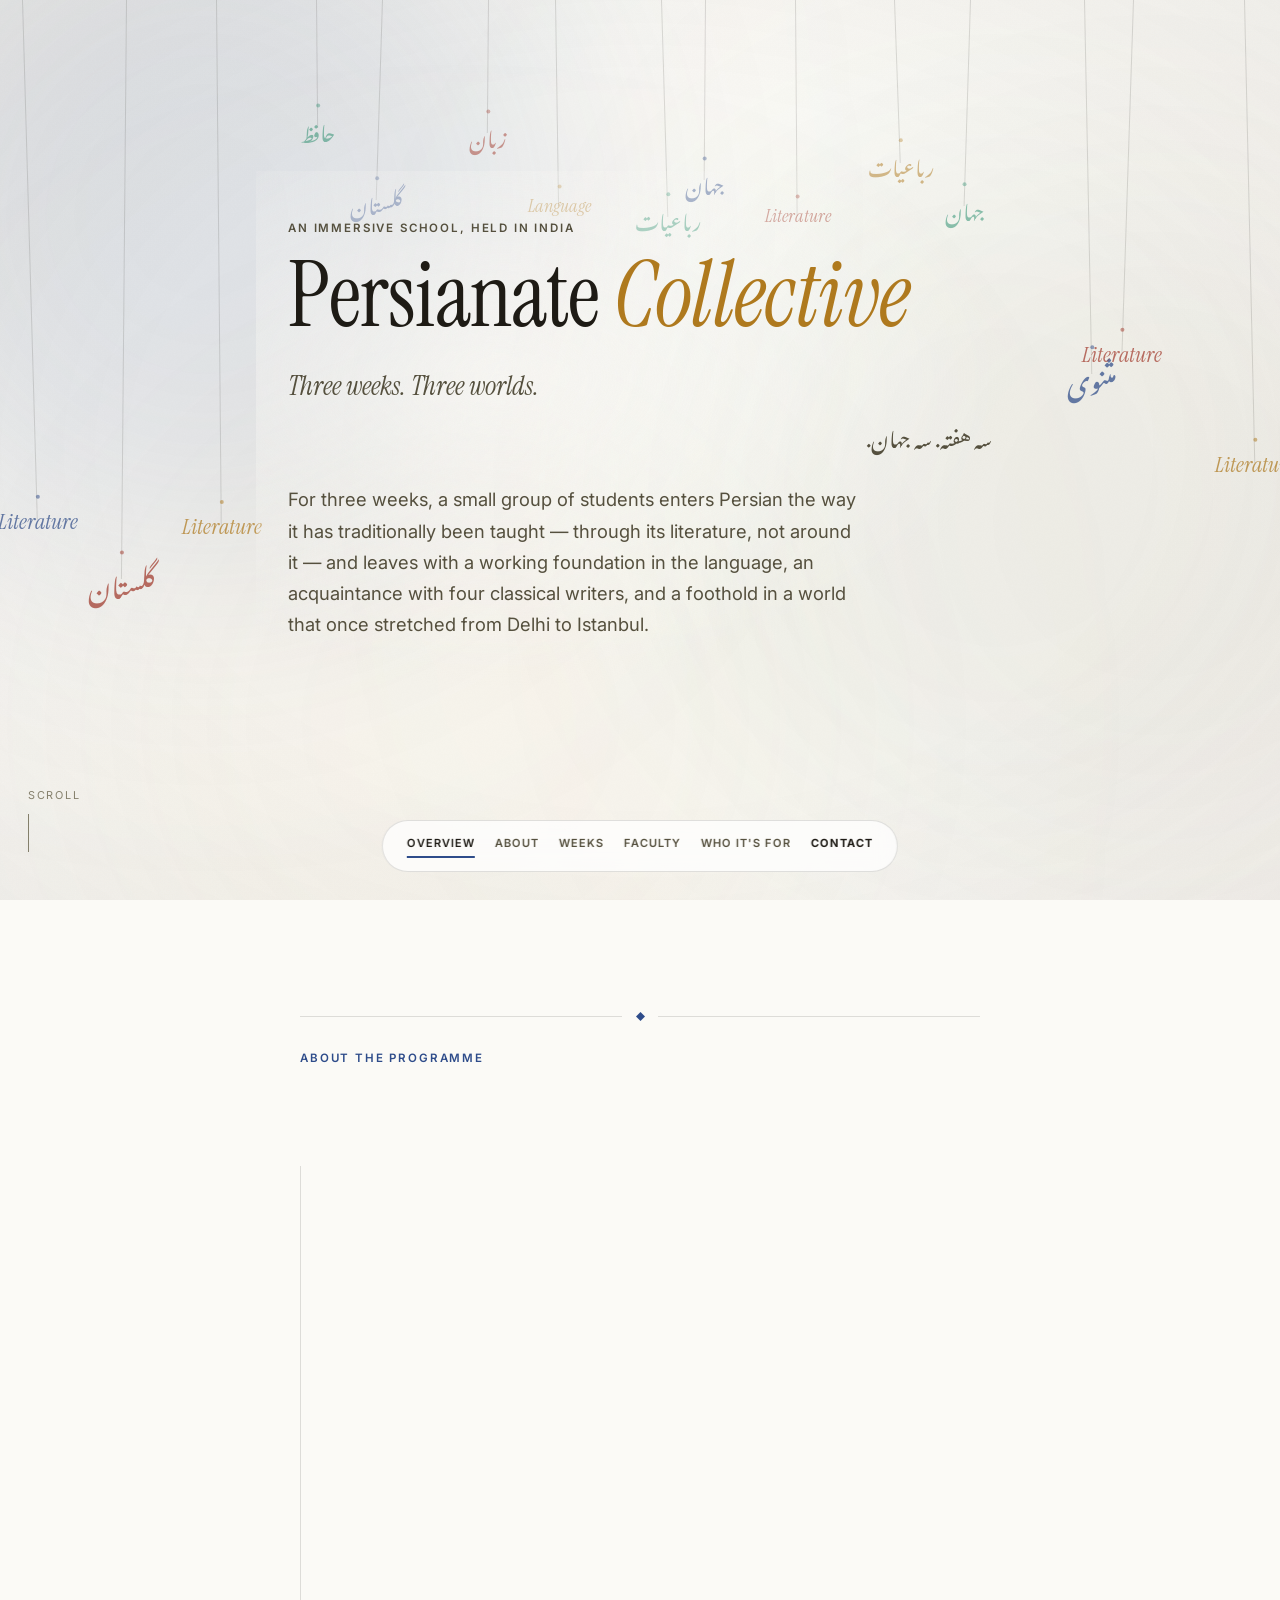
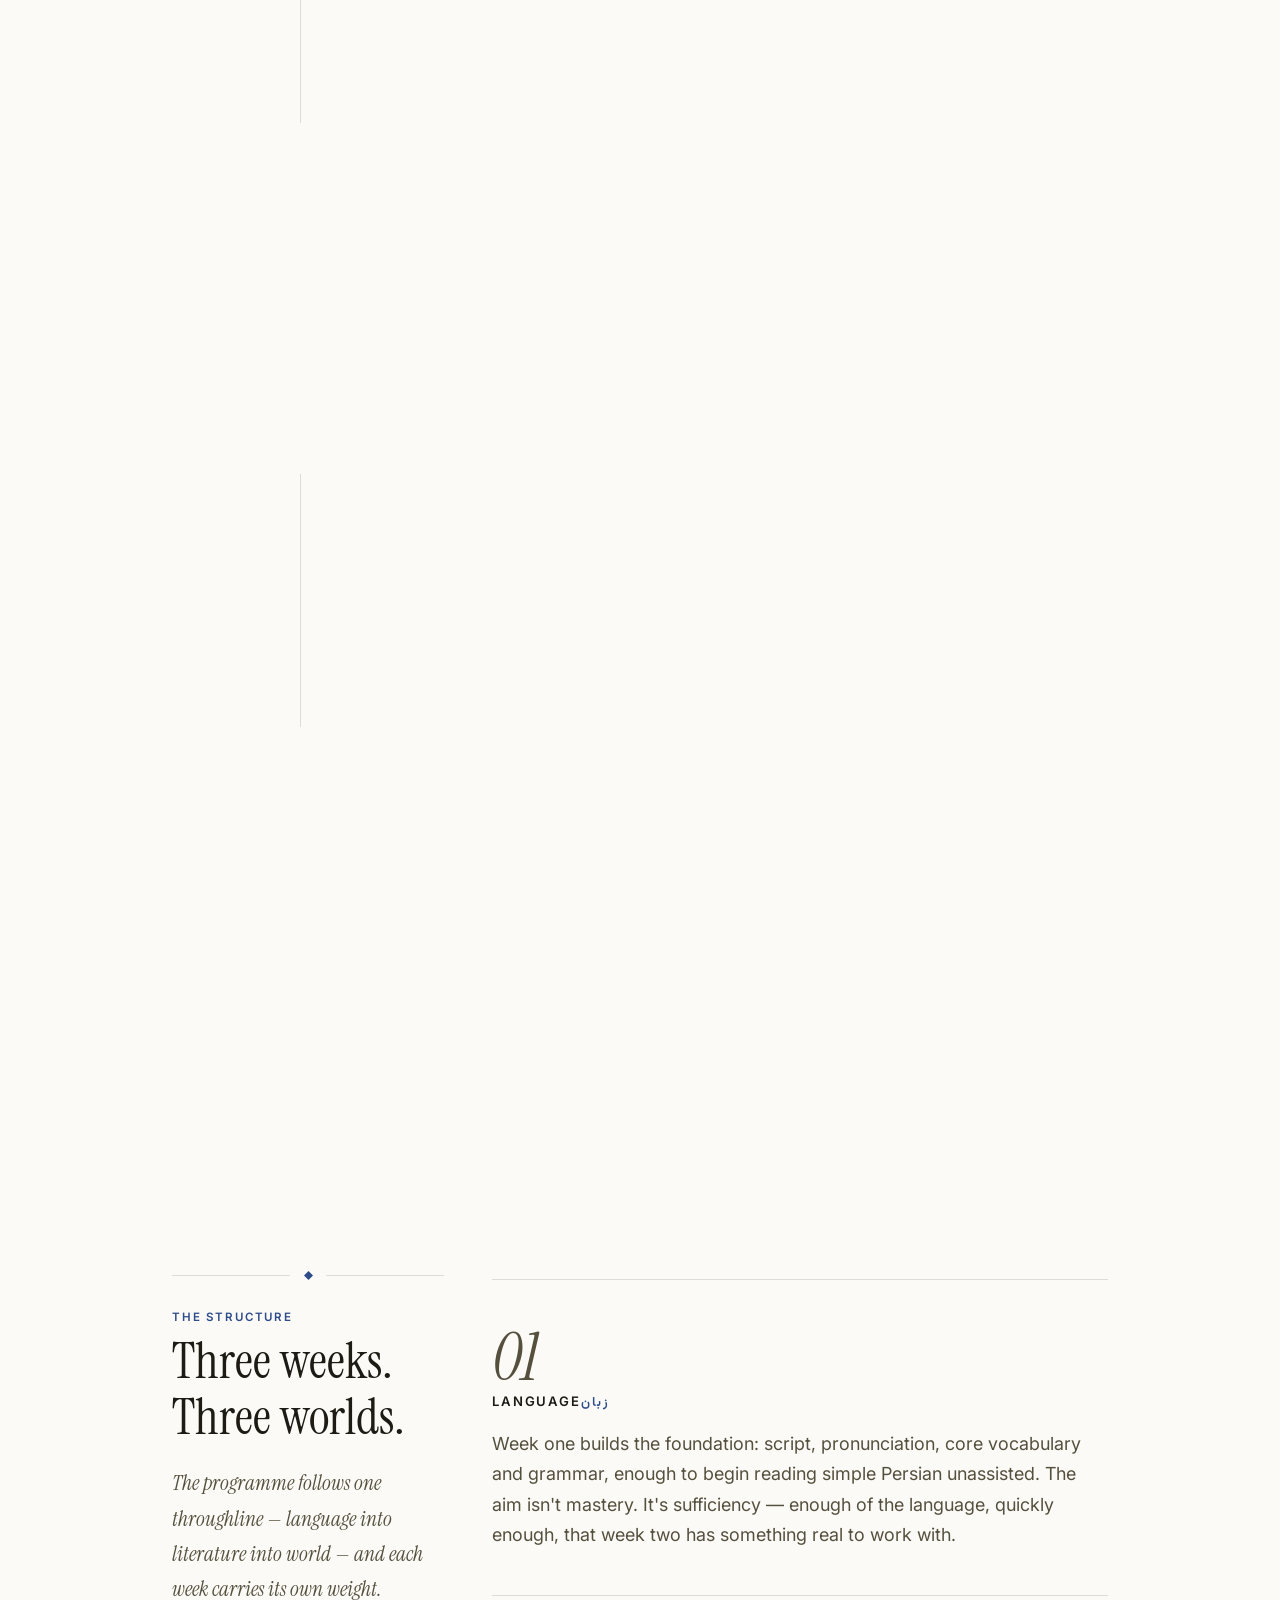
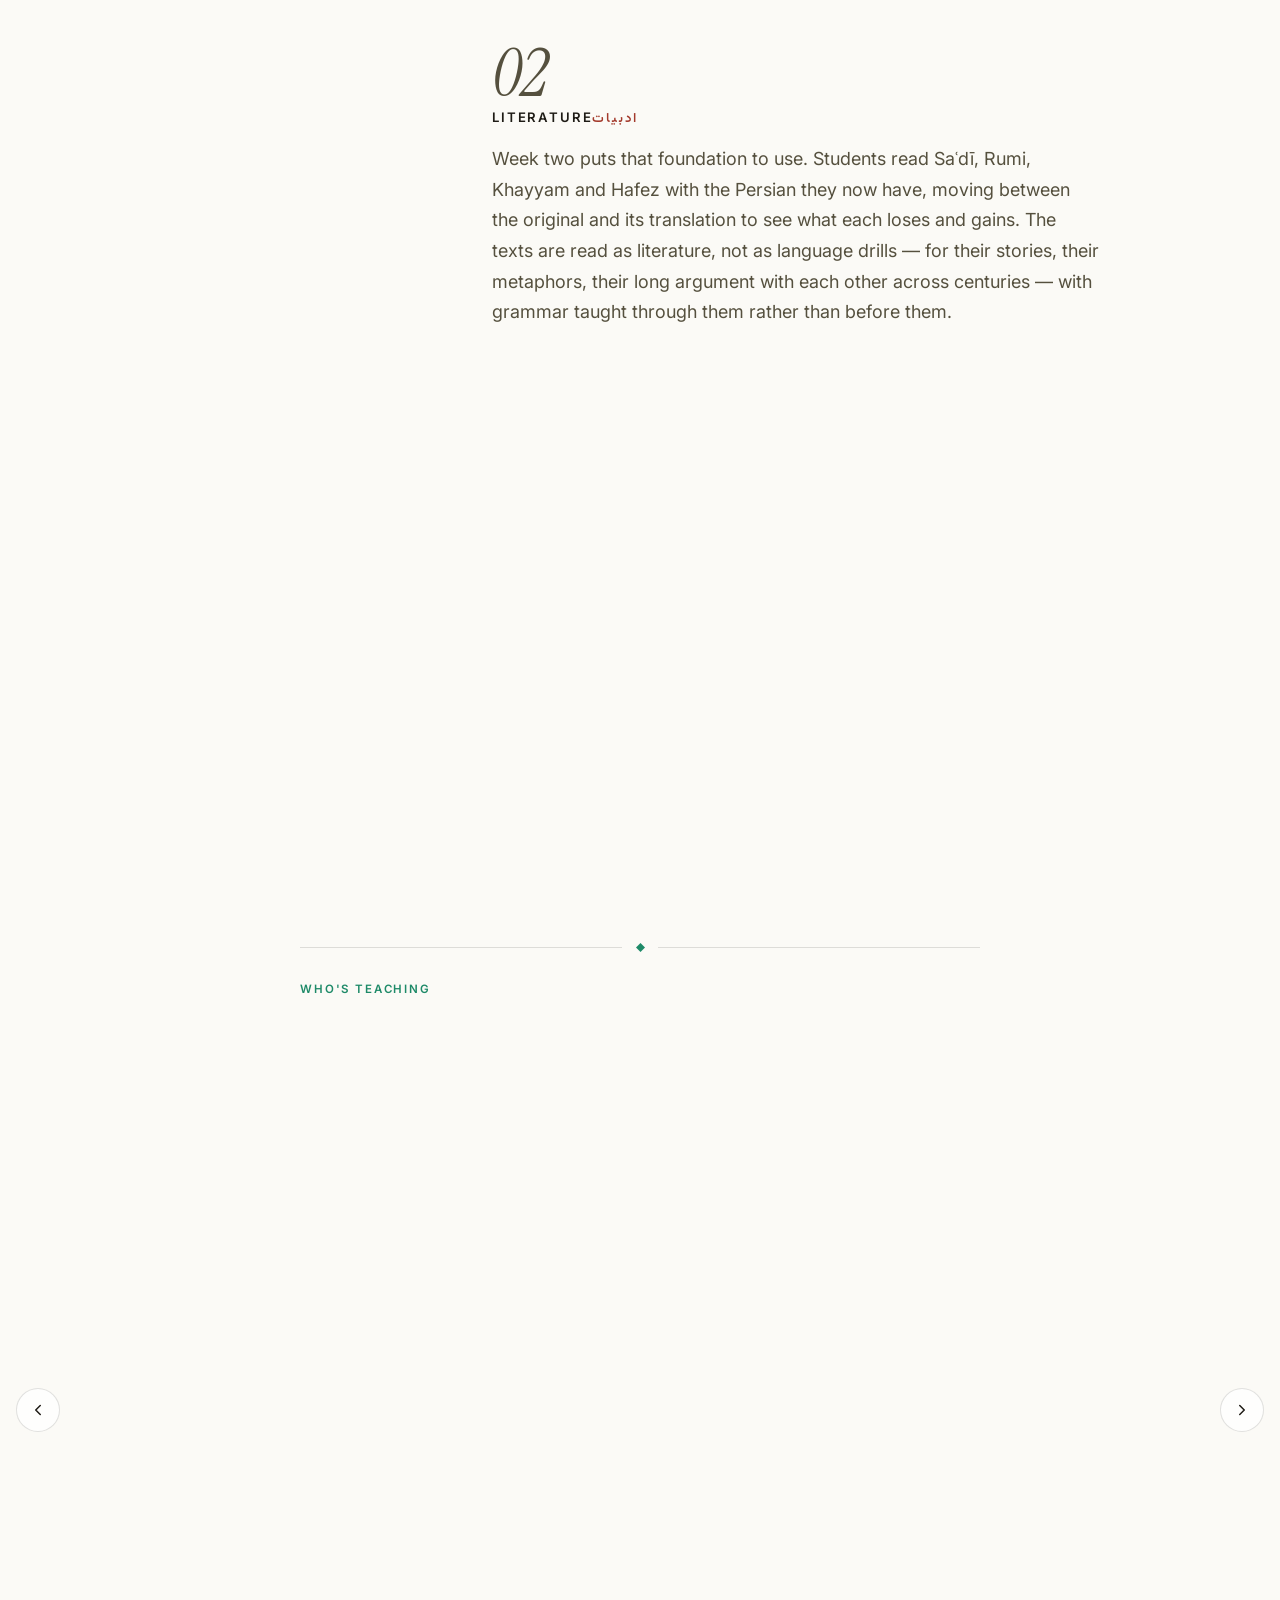
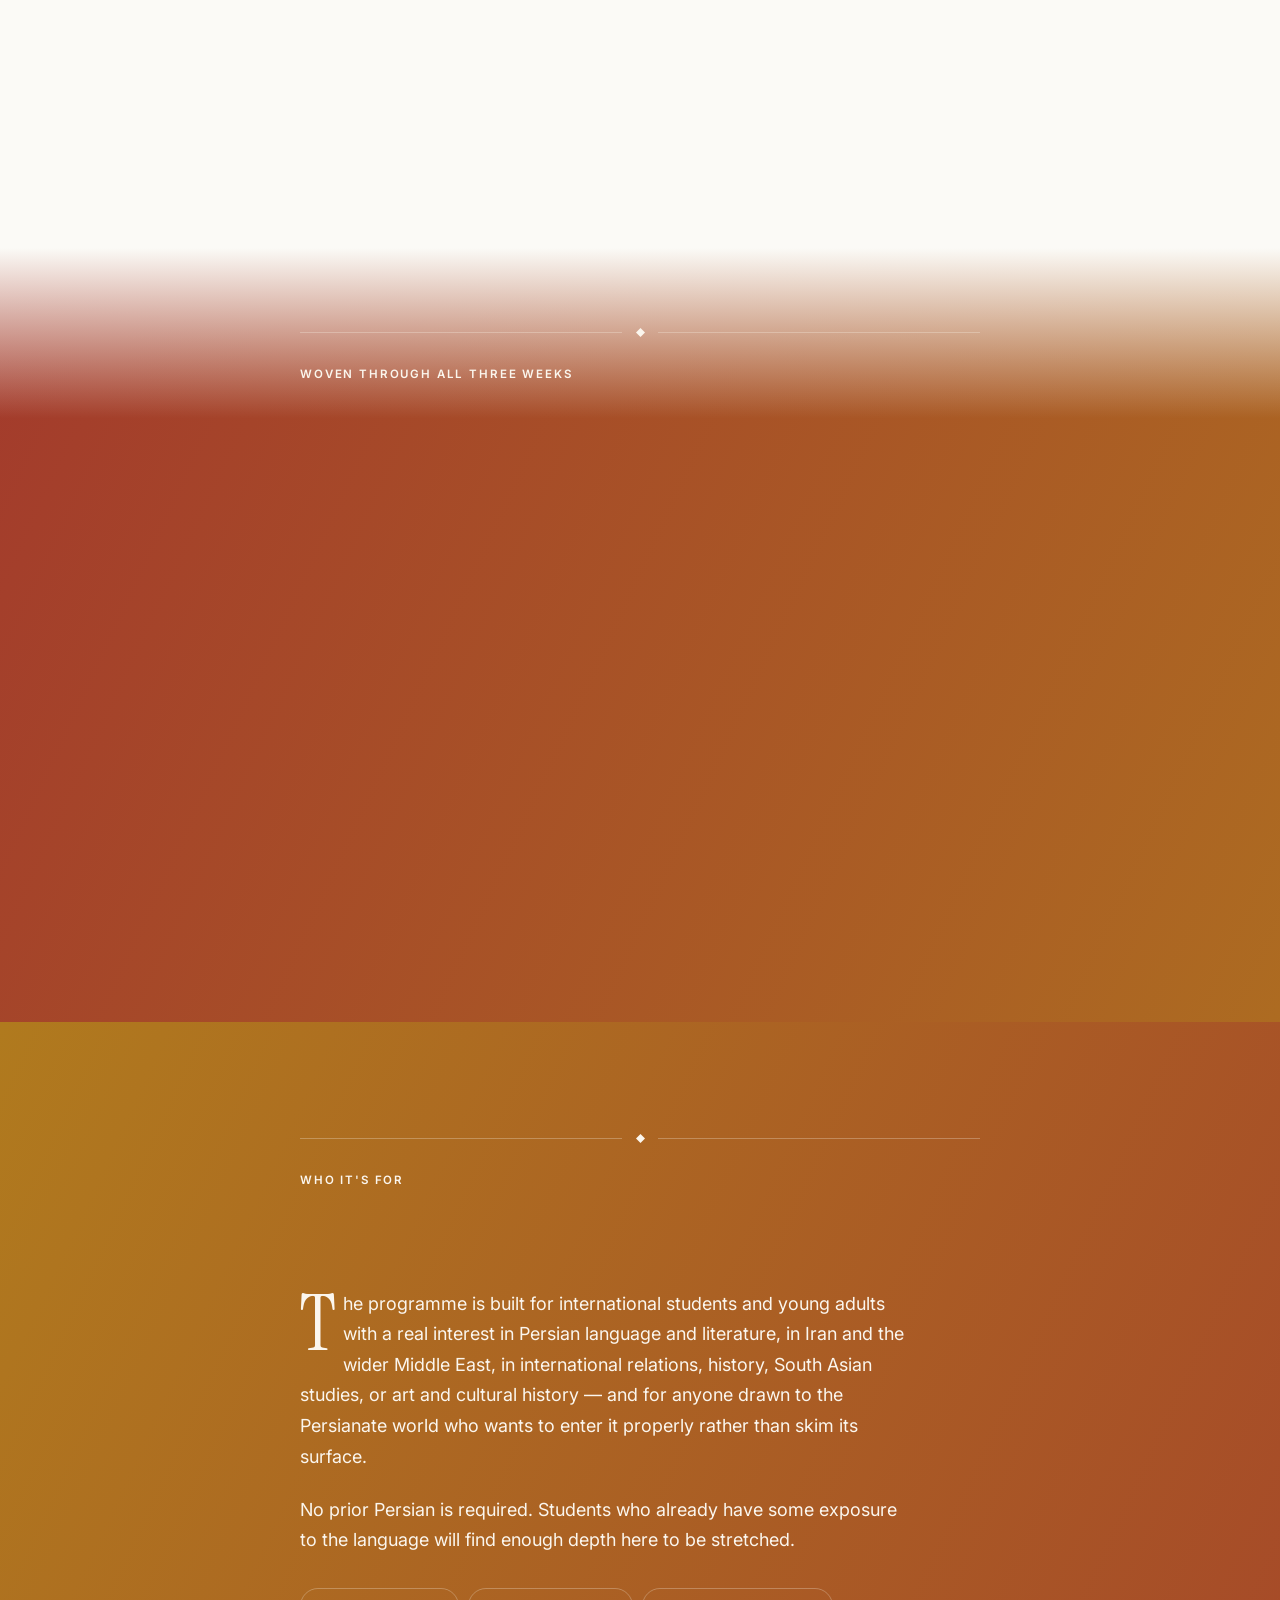
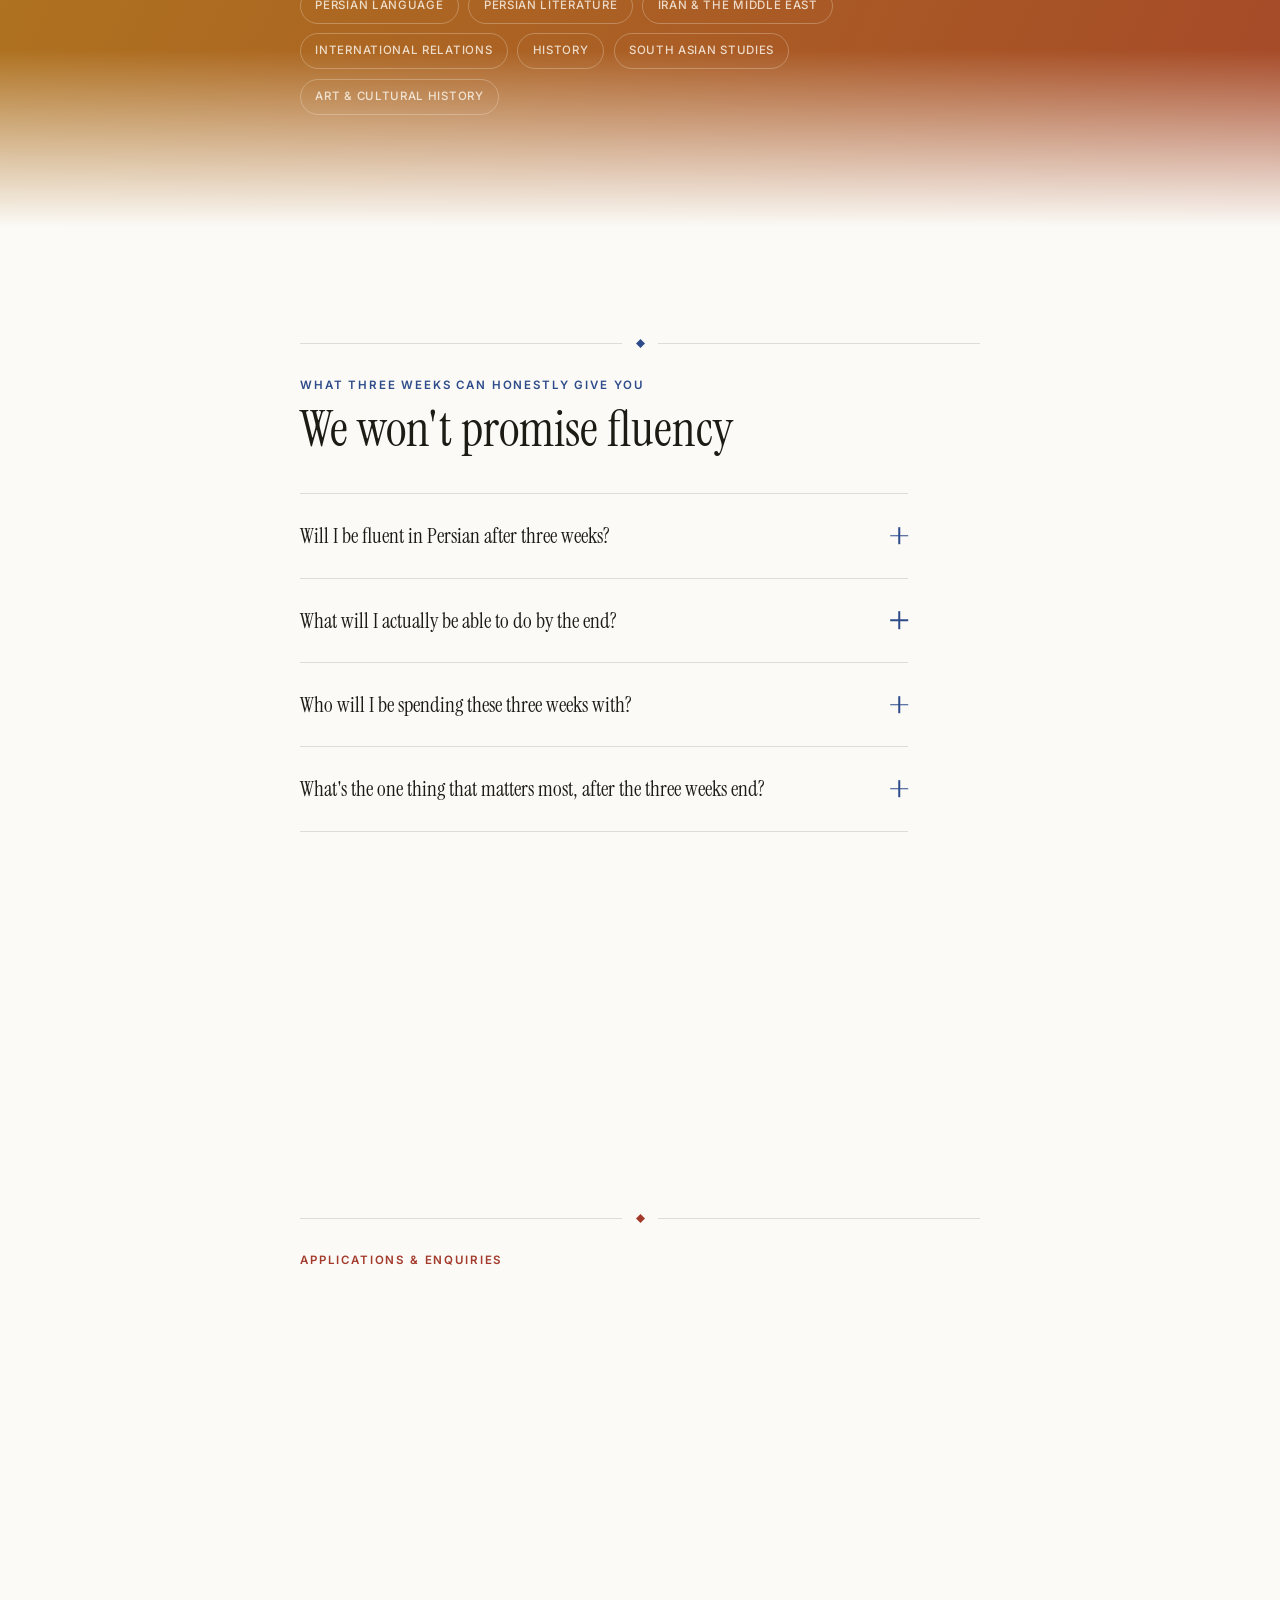
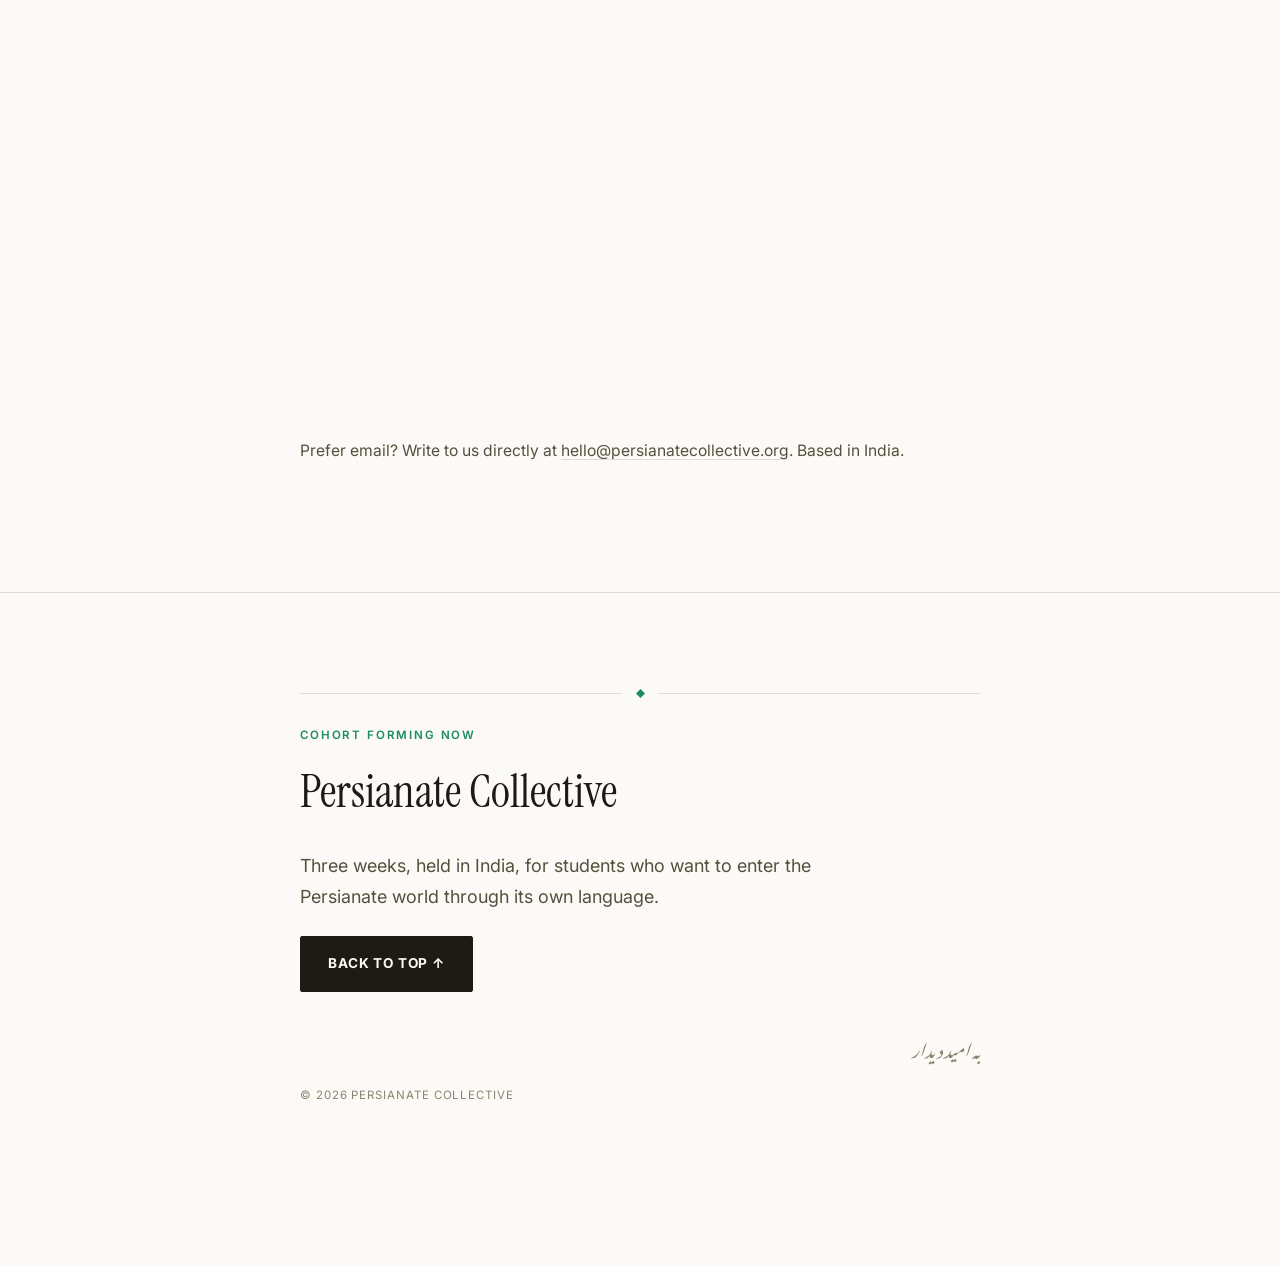
==== index.html @ f518b03d "Add files via upload" ====
<!doctype html>
<html lang="en">
<head>
<meta charset="UTF-8">
<meta name="viewport" content="width=device-width, initial-scale=1">
<title>Persianate Collective — An Immersive School of Persian Language &amp; Literature, in India</title>
<meta name="description" content="A three-week immersive school in India where students learn Persian through literature and enter the wider Persianate world through language, history, music, movement and culture.">
<meta name="theme-color" content="#FBFAF6">
<link rel="icon" href="data:image/svg+xml,%3Csvg xmlns='http://www.w3.org/2000/svg' viewBox='0 0 10 10'%3E%3Crect width='10' height='10' fill='%23FBFAF6'/%3E%3Cpath d='M5 1L9 5L5 9L1 5Z' fill='%232E4C8A'/%3E%3C/svg%3E">
<link rel="preconnect" href="https://fonts.googleapis.com">
<link rel="preconnect" href="https://fonts.gstatic.com" crossorigin>
<link href="https://fonts.googleapis.com/css2?family=Instrument+Serif:ital@0;1&amp;family=Inter:wght@400;500;600;700&amp;family=Noto+Nastaliq+Urdu:wght@400;700&amp;family=Vazirmatn:wght@400;500;600&amp;display=swap" rel="stylesheet">
<link rel="stylesheet" href="css/styles.css">
</head>
<body>

<div class="aurora" aria-hidden="true">
  <span class="aurora__blob aurora__blob--a"></span>
  <span class="aurora__blob aurora__blob--b"></span>
  <span class="aurora__blob aurora__blob--c"></span>
  <span class="aurora__blob aurora__blob--d"></span>
</div>

<header class="hero" id="top" data-nav-track="true" data-accent="lapis">
  <div class="hero-strings" id="hero-strings" aria-hidden="true"></div>
  <div class="hero__inner">
    <p class="eyebrow hero__eyebrow">An immersive school, held in India</p>
    <h1 class="hero__title" id="hero-title">Persianate <em>Collective</em></h1>
    <p class="hero__sub" id="hero-sub">Three weeks. Three worlds.</p>
    <p class="hero__sub-gloss" lang="fa" dir="rtl">سه هفته. سه جهان.</p>
    <p class="hero__intro hero-fade">For three weeks, a small group of students enters Persian the way it has traditionally been taught — through its literature, not around it — and leaves with a working foundation in the language, an acquaintance with four classical writers, and a foothold in a world that once stretched from Delhi to Istanbul.</p>
  </div>
  <div class="hero__scroll" aria-hidden="true">
    <span>Scroll</span>
    <span class="line"></span>
  </div>
</header>

<section id="about" class="section" data-accent="lapis" data-nav-track="true">
  <div class="container">
    <div class="ornament" aria-hidden="true">
      <svg width="9" height="9" viewBox="0 0 10 10" fill="none" focusable="false"><path d="M5 0L10 5L5 10L0 5Z" fill="currentColor"/></svg>
    </div>
    <p class="eyebrow">About the programme</p>
    <h2 class="section__title reveal">Not merely a language school</h2>

    <div class="beats">
      <p class="beat beat--lead reveal">Persianate Collective is a three-week school of Persian language, literature and culture, taught in India to an international group of students.</p>
      <p class="beat reveal">Most language programmes begin with grammar and hope that culture arrives later, if it arrives at all.</p>
      <p class="beat reveal">We begin from the opposite premise: that Persian is best learned through the texts, sounds and habits of mind Persian speakers have used to think for the better part of a millennium.</p>
      <p class="beat beat--emphasis reveal">A student who has recited a line of Hafez before they can order tea has learned something a textbook cannot teach.</p>
      <p class="beat reveal">We are not, in other words, simply a Persian language school. Grammar and script are the entry point, not the destination.</p>
    </div>

    <div class="text-list reveal">
      <p class="text-list__label">The four texts</p>
      <ul class="text-list__items">
        <li><span class="text-list__title">Golestān</span><span class="gloss" lang="fa" dir="rtl">گلستان</span><span class="text-list__author">Saʿdī</span></li>
        <li><span class="text-list__title">Masnavi</span><span class="gloss" lang="fa" dir="rtl">مثنوی</span><span class="text-list__author">Rumi</span></li>
        <li><span class="text-list__title">Rubaiyat</span><span class="gloss" lang="fa" dir="rtl">رباعیات</span><span class="text-list__author">Khayyam</span></li>
        <li><span class="text-list__title">Ghazals</span><span class="gloss" lang="fa" dir="rtl">غزل</span><span class="text-list__author">Hafez</span></li>
      </ul>
    </div>

    <div class="beats">
      <p class="beat reveal">Students meet all four first in translation, then, in fragments, in the original.</p>
      <p class="beat reveal">Manuscripts, recitation, music and the movement built to carry it, and conversations with scholars and specialists, sit alongside the texts.</p>
      <p class="beat beat--emphasis reveal">Persian, on this programme, is heard and spoken as often as it is read.</p>
    </div>

    <figure class="plate plate--wide reveal" aria-hidden="true">
      <svg viewBox="0 0 48 48" stroke-width="2.2" stroke-linecap="round" stroke-linejoin="round"><path d="M40 8c-14 2-24 12-28 30l-4 2 2-4C14 22 24 12 38 8z" stroke="currentColor" fill="none"/><path d="M8 40l6-6" stroke="currentColor" fill="none"/></svg>
      <figcaption class="plate__caption">Photograph — manuscript folio (placeholder)</figcaption>
    </figure>
  </div>
</section>

<section id="weeks" class="section" data-accent="lapis" data-nav-track="true">
  <div class="container container--weeks">
    <div class="weeks-grid">
      <div class="weeks-intro">
        <div class="ornament" aria-hidden="true">
          <svg width="9" height="9" viewBox="0 0 10 10" fill="none" focusable="false"><path d="M5 0L10 5L5 10L0 5Z" fill="currentColor"/></svg>
        </div>
        <p class="eyebrow">The structure</p>
        <h2 class="section__title reveal">Three weeks. Three worlds.</h2>
        <p class="prose-lead reveal">The programme follows one throughline — language into literature into world — and each week carries its own weight.</p>
      </div>

      <div class="weeks-list">
        <article class="week reveal" data-accent="lapis">
          <p class="week__num">01</p>
          <p class="week__title">Language <span class="gloss" lang="fa" dir="rtl">زبان</span></p>
          <p>Week one builds the foundation: script, pronunciation, core vocabulary and grammar, enough to begin reading simple Persian unassisted. The aim isn't mastery. It's sufficiency — enough of the language, quickly enough, that week two has something real to work with.</p>
        </article>
        <article class="week reveal" data-accent="madder">
          <p class="week__num">02</p>
          <p class="week__title">Literature <span class="gloss" lang="fa" dir="rtl">ادبیات</span></p>
          <p>Week two puts that foundation to use. Students read Saʿdī, Rumi, Khayyam and Hafez with the Persian they now have, moving between the original and its translation to see what each loses and gains. The texts are read as literature, not as language drills — for their stories, their metaphors, their long argument with each other across centuries — with grammar taught through them rather than before them.</p>
        </article>
        <article class="week reveal" data-accent="saffron">
          <p class="week__num">03</p>
          <p class="week__title">World <span class="gloss" lang="fa" dir="rtl">جهان</span></p>
          <p>Week three moves outside the classroom, into Persianate India and contemporary Iran: basic Farsi news, music and poetry heard rather than read, conversations with scholars, and field visits that place the language in the world it actually lives in. By the end of the week, Persian has stopped being a subject and started being a way of encountering things.</p>
        </article>
      </div>
    </div>
  </div>
</section>

<section id="faculty" class="section section--faculty" data-accent="emerald" data-nav-track="true">
  <div class="container">
    <div class="ornament" aria-hidden="true">
      <svg width="9" height="9" viewBox="0 0 10 10" fill="none" focusable="false"><path d="M5 0L10 5L5 10L0 5Z" fill="currentColor"/></svg>
    </div>
    <p class="eyebrow">Who's teaching</p>
    <h2 class="section__title reveal">The faculty</h2>
    <p class="prose-lead reveal">Placeholder profiles for now — swap in real photographs and biographies before this goes live. Click a card to see how the expanded layout reads.</p>
  </div>

  <div class="faculty-carousel">
    <div class="faculty-carousel__track" id="faculty-track">
      <button type="button" class="faculty-card reveal" aria-haspopup="dialog"
        data-name="Faculty Name" data-role="Persian Language" data-gloss="استاد زبان"
        data-bio="Add a short biography here — background, qualifications, and what this instructor brings to the language sessions.">
        <span class="faculty-card__plate" aria-hidden="true">
          <svg viewBox="0 0 60 72" fill="currentColor"><circle cx="30" cy="24" r="16"/><path d="M4 70c0-16 11.6-26 26-26s26 10 26 26"/></svg>
        </span>
        <span class="faculty-card__name">Faculty Name</span>
        <span class="faculty-card__role">Persian Language</span>
        <span class="faculty-card__hint">View profile →</span>
      </button>

      <button type="button" class="faculty-card reveal" aria-haspopup="dialog"
        data-name="Faculty Name" data-role="Classical Literature" data-gloss="استاد ادبیات"
        data-bio="Add a short biography here — background, qualifications, and what this instructor brings to the literature sessions.">
        <span class="faculty-card__plate" aria-hidden="true">
          <svg viewBox="0 0 60 72" fill="currentColor"><circle cx="30" cy="24" r="16"/><path d="M4 70c0-16 11.6-26 26-26s26 10 26 26"/></svg>
        </span>
        <span class="faculty-card__name">Faculty Name</span>
        <span class="faculty-card__role">Classical Literature</span>
        <span class="faculty-card__hint">View profile →</span>
      </button>

      <button type="button" class="faculty-card reveal" aria-haspopup="dialog"
        data-name="Faculty Name" data-role="Music &amp; Movement" data-gloss="استاد موسیقی"
        data-bio="Add a short biography here — background, qualifications, and what this instructor brings to the music and movement sessions.">
        <span class="faculty-card__plate" aria-hidden="true">
          <svg viewBox="0 0 60 72" fill="currentColor"><circle cx="30" cy="24" r="16"/><path d="M4 70c0-16 11.6-26 26-26s26 10 26 26"/></svg>
        </span>
        <span class="faculty-card__name">Faculty Name</span>
        <span class="faculty-card__role">Music &amp; Movement</span>
        <span class="faculty-card__hint">View profile →</span>
      </button>

      <button type="button" class="faculty-card reveal" aria-haspopup="dialog"
        data-name="Faculty Name" data-role="Visiting Scholar" data-gloss="استاد میهمان"
        data-bio="Add a short biography here — background, area of specialism, and the session or conversation they'll lead in week three.">
        <span class="faculty-card__plate" aria-hidden="true">
          <svg viewBox="0 0 60 72" fill="currentColor"><circle cx="30" cy="24" r="16"/><path d="M4 70c0-16 11.6-26 26-26s26 10 26 26"/></svg>
        </span>
        <span class="faculty-card__name">Faculty Name</span>
        <span class="faculty-card__role">Visiting Scholar</span>
        <span class="faculty-card__hint">View profile →</span>
      </button>
    </div>
    <button type="button" class="faculty-carousel__arrow faculty-carousel__arrow--prev" id="faculty-prev" aria-label="Previous faculty member">
      <svg width="18" height="18" viewBox="0 0 24 24" fill="none" stroke="currentColor" stroke-width="2" stroke-linecap="round" stroke-linejoin="round"><path d="M15 18l-6-6 6-6"/></svg>
    </button>
    <button type="button" class="faculty-carousel__arrow faculty-carousel__arrow--next" id="faculty-next" aria-label="Next faculty member">
      <svg width="18" height="18" viewBox="0 0 24 24" fill="none" stroke="currentColor" stroke-width="2" stroke-linecap="round" stroke-linejoin="round"><path d="M9 18l6-6-6-6"/></svg>
    </button>
  </div>
</section>

<section id="texture" class="section section--tight section--bold" data-accent="madder">
  <div class="container">
    <div class="ornament" aria-hidden="true">
      <svg width="9" height="9" viewBox="0 0 10 10" fill="none" focusable="false"><path d="M5 0L10 5L5 10L0 5Z" fill="currentColor"/></svg>
    </div>
    <p class="eyebrow">Woven through all three weeks</p>
    <h2 class="section__title reveal">The texture of the programme</h2>
    <div class="prose reveal">
      <p>Across all three weeks, the classroom keeps expanding: Persian manuscripts handled and read; poetry recited aloud, the way it has always been transmitted; a music and movement session each week, in which students take apart a Persian song — its lyrics, its vocabulary, its cultural context — before learning or building movement to it; visiting scholars and specialists in conversation with the group; and a running thread on Persian's long history in India, alongside Farsi as it's spoken and written in Iran today. Students don't only read Persian. They hear it, speak it, and — in the music sessions — move to it.</p>
    </div>
    <div class="plate-row reveal">
      <figure class="plate plate--square" aria-hidden="true">
        <svg viewBox="0 0 60 48" stroke-width="2.2" stroke-linecap="round" stroke-linejoin="round"><path d="M30 10C24 6 14 5 6 7v32c8-2 18-1 24 3 6-4 16-5 24-3V7c-8-2-18-1-24 3z" stroke="currentColor" fill="none"/><path d="M30 10v32" stroke="currentColor" fill="none"/></svg>
        <figcaption class="plate__caption">Manuscripts</figcaption>
      </figure>
      <figure class="plate plate--square" aria-hidden="true">
        <svg viewBox="0 0 40 48" fill="currentColor"><circle cx="10" cy="38" r="7"/><rect x="15" y="6" width="2.4" height="33"/><path d="M17.4 6c8 1 12 5 12 11" stroke="currentColor" stroke-width="2.4" fill="none" stroke-linecap="round"/></svg>
        <figcaption class="plate__caption">Music &amp; recitation</figcaption>
      </figure>
      <figure class="plate plate--square" aria-hidden="true">
        <svg viewBox="0 0 48 48" stroke-width="2.2" stroke-linecap="round" stroke-linejoin="round"><circle cx="24" cy="24" r="18" stroke="currentColor" fill="none"/><path d="M31 17l-5 10-10 5 5-10 10-5z" stroke="currentColor" fill="none"/></svg>
        <figcaption class="plate__caption">Field visits</figcaption>
      </figure>
    </div>
  </div>
</section>

<section id="who" class="section section--bold" data-accent="saffron" data-nav-track="true">
  <div class="container">
    <div class="ornament" aria-hidden="true">
      <svg width="9" height="9" viewBox="0 0 10 10" fill="none" focusable="false"><path d="M5 0L10 5L5 10L0 5Z" fill="currentColor"/></svg>
    </div>
    <p class="eyebrow">Who it's for</p>
    <h2 class="section__title reveal">Built for the seriously curious</h2>
    <div class="prose reveal">
      <p>The programme is built for international students and young adults with a real interest in Persian language and literature, in Iran and the wider Middle East, in international relations, history, South Asian studies, or art and cultural history — and for anyone drawn to the Persianate world who wants to enter it properly rather than skim its surface.</p>
      <p>No prior Persian is required. Students who already have some exposure to the language will find enough depth here to be stretched.</p>
    </div>
    <ul class="tag-row reveal">
      <li class="tag">Persian Language</li>
      <li class="tag">Persian Literature</li>
      <li class="tag">Iran &amp; the Middle East</li>
      <li class="tag">International Relations</li>
      <li class="tag">History</li>
      <li class="tag">South Asian Studies</li>
      <li class="tag">Art &amp; Cultural History</li>
    </ul>
  </div>
</section>

<section id="why" class="section" data-accent="lapis">
  <div class="container">
    <div class="ornament" aria-hidden="true">
      <svg width="9" height="9" viewBox="0 0 10 10" fill="none" focusable="false"><path d="M5 0L10 5L5 10L0 5Z" fill="currentColor"/></svg>
    </div>
    <p class="eyebrow">What three weeks can honestly give you</p>
    <h2 class="section__title reveal">We won't promise fluency</h2>

    <div class="faq-list reveal">
      <div class="faq-item">
        <button type="button" class="faq-item__q" aria-expanded="false">
          <span>Will I be fluent in Persian after three weeks?</span>
          <span class="faq-item__icon" aria-hidden="true"></span>
        </button>
        <div class="faq-item__a">
          <div class="faq-item__a-inner">
            <p>No — and any programme that promises that isn't being straight with you. Three weeks gives you a real foundation, not fluency.</p>
          </div>
        </div>
      </div>

      <div class="faq-item">
        <button type="button" class="faq-item__q" aria-expanded="false">
          <span>What will I actually be able to do by the end?</span>
          <span class="faq-item__icon" aria-hidden="true"></span>
        </button>
        <div class="faq-item__a">
          <div class="faq-item__a-inner">
            <p>Read simple Persian. Speak with a working introduction to four major classical writers. Follow Persian's long history in India. Open a window onto contemporary Iran and its news.</p>
          </div>
        </div>
      </div>

      <div class="faq-item">
        <button type="button" class="faq-item__q" aria-expanded="false">
          <span>Who will I be spending these three weeks with?</span>
          <span class="faq-item__icon" aria-hidden="true"></span>
        </button>
        <div class="faq-item__a">
          <div class="faq-item__a-inner">
            <p>Scholars and artists, as much as fellow students — the programme is built around that company as much as the classroom.</p>
          </div>
        </div>
      </div>

      <div class="faq-item">
        <button type="button" class="faq-item__q" aria-expanded="false">
          <span>What's the one thing that matters most, after the three weeks end?</span>
          <span class="faq-item__icon" aria-hidden="true"></span>
        </button>
        <div class="faq-item__a">
          <div class="faq-item__a-inner">
            <p>More durable than any single skill on this list: the tools and the curiosity to keep going.</p>
          </div>
        </div>
      </div>
    </div>

    <blockquote class="pullquote reveal">Language into literature into world.</blockquote>
  </div>
</section>

<section id="contact" class="section" data-accent="madder" data-nav-track="true">
  <div class="container">
    <div class="ornament" aria-hidden="true">
      <svg width="9" height="9" viewBox="0 0 10 10" fill="none" focusable="false"><path d="M5 0L10 5L5 10L0 5Z" fill="currentColor"/></svg>
    </div>
    <p class="eyebrow">Applications &amp; enquiries</p>
    <h2 class="section__title reveal">Begin the conversation</h2>
    <p class="prose-lead reveal">Tell us about your interest in Persian — your background with the language, if any, and when you're hoping to join us. We read and reply to every enquiry.</p>

    <form class="form reveal" id="enquiry-form" novalidate>
      <div class="field">
        <label for="name">Full name</label>
        <input type="text" id="name" name="name" autocomplete="name" required>
      </div>
      <div class="field">
        <label for="email">Email</label>
        <input type="email" id="email" name="email" autocomplete="email" required>
      </div>
      <div class="field">
        <label for="level">Your Persian, currently</label>
        <select id="level" name="level">
          <option value="new">New to Persian</option>
          <option value="some">Some prior exposure</option>
          <option value="advanced">Advanced beginner or beyond</option>
        </select>
      </div>
      <div class="field">
        <label for="message">Tell us about your interest</label>
        <textarea id="message" name="message" rows="5" required></textarea>
      </div>
      <button type="submit" class="btn">Send enquiry</button>
    </form>

    <div class="form__success" id="form-success" hidden>Thank you — we've received your note and will be in touch soon.</div>

    <p class="form__note">Prefer email? Write to us directly at <a class="text-link" href="mailto:hello@persianatecollective.org">hello@persianatecollective.org</a>. Based in India.</p>
  </div>
</section>

<footer class="footer" data-accent="emerald">
  <div class="container">
    <div class="ornament" aria-hidden="true">
      <svg width="9" height="9" viewBox="0 0 10 10" fill="none" focusable="false"><path d="M5 0L10 5L5 10L0 5Z" fill="currentColor"/></svg>
    </div>
    <p class="eyebrow">Cohort forming now</p>
    <h2 class="footer__title">Persianate Collective</h2>
    <p class="footer__text">Three weeks, held in India, for students who want to enter the Persianate world through its own language.</p>
    <a class="btn" href="#top">Back to top ↑</a>
    <p class="footer__signoff" lang="fa" dir="rtl">به امید دیدار</p>
    <p class="meta">© <span id="year"></span> Persianate Collective</p>
  </div>
</footer>

<nav class="site-nav" aria-label="Section navigation">
  <a href="#top" data-section="top">Overview</a>
  <a href="#about" data-section="about">About</a>
  <a href="#weeks" data-section="weeks">Weeks</a>
  <a href="#faculty" data-section="faculty">Faculty</a>
  <a href="#who" data-section="who">Who it's for</a>
  <a href="#contact" data-section="contact" class="contact-link">Contact</a>
</nav>

<div class="modal-overlay" id="faculty-modal" hidden>
  <div class="modal" role="dialog" aria-modal="true" aria-labelledby="modal-name">
    <button type="button" class="modal__close" id="modal-close" aria-label="Close profile">×</button>
    <span class="modal__plate" aria-hidden="true">
      <svg viewBox="0 0 60 72" fill="currentColor"><circle cx="30" cy="24" r="16"/><path d="M4 70c0-16 11.6-26 26-26s26 10 26 26"/></svg>
    </span>
    <p class="eyebrow modal__role" id="modal-role"></p>
    <h3 class="modal__name" id="modal-name"></h3>
    <p class="modal__gloss" id="modal-gloss" lang="fa" dir="rtl"></p>
    <p class="modal__bio" id="modal-bio"></p>
  </div>
</div>

<script src="js/script.js"></script>
</body>
</html>
---- css/styles.css ----
/* ============================================================
   Persianate Collective — v4
   Soft white ground, a barely-there pastel wash of lapis / madder
   / saffron / emerald drifting behind everything, and a hero title
   whose letters idle in a continuous wave, like a string settling
   into a standing vibration rather than a stack of masks lifting.
   ============================================================ */

:root{
  --bg: #FBFAF6;
  --bg-raised: #FFFFFF;
  --text: #1E1B15;
  --text-soft: #55503E;
  --text-faint: #8A8570;
  --rule: rgba(30, 27, 21, 0.13);

  --lapis: #2E4C8A;
  --madder: #A33A2C;
  --saffron: #B07A1E;
  --emerald: #1E8A68;

  --nav-accent: var(--lapis);
  --measure: 38rem;

  --display-font: "Instrument Serif", Georgia, "Times New Roman", serif;
  --body-font: "Inter", -apple-system, BlinkMacSystemFont, sans-serif;
  --utility-font: "Inter", -apple-system, BlinkMacSystemFont, sans-serif;
  --script-font: "Noto Nastaliq Urdu", serif;
  --fa-font: "Vazirmatn", "Noto Nastaliq Urdu", sans-serif;
}

*, *::before, *::after{ box-sizing: border-box; }
html{ scroll-behavior: smooth; }

body{
  margin: 0;
  background: var(--bg);
  color: var(--text);
  font-family: var(--body-font);
  font-size: 1.125rem;
  line-height: 1.7;
  -webkit-font-smoothing: antialiased;
  text-rendering: optimizeLegibility;
  position: relative;
}

img{ max-width: 100%; display: block; }
a{ color: inherit; }

/* ---------- Soft gradient wash ---------- */
.aurora{ position: fixed; inset: 0; z-index: 0; overflow: hidden; background: var(--bg); }
.aurora__blob{
  position: absolute;
  width: 56vmax; height: 56vmax;
  border-radius: 50%;
  filter: blur(130px);
  opacity: 0.07;
  mix-blend-mode: multiply;
  transition: opacity 2.8s ease;
  will-change: transform, opacity;
}
.aurora__blob--a{ background: var(--lapis); top: -16%; left: -12%; animation: driftA 75s ease-in-out infinite; }
.aurora__blob--b{ background: var(--madder); top: 18%; right: -18%; animation: driftB 85s ease-in-out infinite; }
.aurora__blob--c{ background: var(--saffron); bottom: -20%; left: 8%; animation: driftC 95s ease-in-out infinite; }
.aurora__blob--d{ background: var(--emerald); bottom: 6%; right: -6%; animation: driftD 80s ease-in-out infinite; opacity: 0.06; }
@keyframes driftA{ 0%,100%{ transform: translate(0,0) scale(1); } 50%{ transform: translate(4vw,5vh) scale(1.08); } }
@keyframes driftB{ 0%,100%{ transform: translate(0,0) scale(1); } 50%{ transform: translate(-5vw,3vh) scale(0.95); } }
@keyframes driftC{ 0%,100%{ transform: translate(0,0) scale(1); } 50%{ transform: translate(3vw,-4vh) scale(1.05); } }
@keyframes driftD{ 0%,100%{ transform: translate(0,0) scale(1); } 50%{ transform: translate(-3vw,-5vh) scale(1.03); } }
body::before{
  content: "";
  position: fixed; inset: 0; z-index: 3; pointer-events: none;
  opacity: 0.045;
  mix-blend-mode: multiply;
  background-image: url("data:image/svg+xml,%3Csvg xmlns='http://www.w3.org/2000/svg' width='140' height='140'%3E%3Cfilter id='n'%3E%3CfeTurbulence type='fractalNoise' baseFrequency='0.9' numOctaves='2' stitchTiles='stitch'/%3E%3CfeColorMatrix type='matrix' values='0 0 0 0 0.15 0 0 0 0 0.12 0 0 0 0 0.08 0 0 0 0.4 0'/%3E%3C/filter%3E%3Crect width='100%25' height='100%25' filter='url(%23n)'/%3E%3C/svg%3E");
}
body::after{
  content: "";
  position: fixed; inset: 0; z-index: 2; pointer-events: none;
  background: radial-gradient(ellipse at center, rgba(30,27,21,0) 55%, rgba(30,27,21,0.05) 100%);
}
@media (max-width: 640px){ .aurora__blob{ width: 80vmax; height: 80vmax; } }

.container{ max-width: 46rem; margin: 0 auto; padding: 0 1.75rem; }

/* ---------- Eyebrow labels ---------- */
.eyebrow{
  font-family: var(--utility-font);
  font-size: 0.72rem; font-weight: 600; letter-spacing: 0.16em; text-transform: uppercase;
  color: var(--section-accent, var(--text-soft));
  margin: 0;
}

/* ---------- Ornament divider ---------- */
.ornament{ display: flex; align-items: center; gap: 0.85rem; margin: 0 0 1.75rem; color: var(--section-accent, var(--text-faint)); position: relative; z-index: 1; }
.ornament::before, .ornament::after{ content: ""; flex: 1; height: 1px; background: var(--rule); }
.ornament svg{ flex: none; }

/* ---------- Accent binding per section ---------- */
[data-accent="lapis"]{ --section-accent: var(--lapis); }
[data-accent="madder"]{ --section-accent: var(--madder); }
[data-accent="saffron"]{ --section-accent: var(--saffron); }
[data-accent="emerald"]{ --section-accent: var(--emerald); }

/* ---------- Bold accent sections — a hard colour cut, not a bg wash ---------- */
.section--bold{
  --accent-alt: var(--saffron);
  background-size: 100% 100%, 260% 260%;
  background-repeat: no-repeat, no-repeat;
  animation: fluidShift 18s ease-in-out infinite;
  color: var(--text);
  --text: #FBF6EE;
  --text-soft: rgba(251, 246, 238, 0.82);
  --text-faint: rgba(251, 246, 238, 0.6);
  --rule: rgba(251, 246, 238, 0.28);
}
/* Texture opens the colour passage — fades up from the page ground so
   there's no seam handing off from the white section above it. */
#texture.section--bold{
  background-image:
    linear-gradient(to bottom, var(--bg) 0%, transparent 22%),
    linear-gradient(115deg, var(--section-accent), var(--accent-alt), var(--section-accent));
}
/* Who continues the same passage (no fade at the shared edge with
   Texture) and closes it by fading back to the page ground at its foot. */
#who.section--bold{
  --accent-alt: var(--madder);
  background-image:
    linear-gradient(to bottom, transparent 78%, var(--bg) 100%),
    linear-gradient(115deg, var(--section-accent), var(--accent-alt), var(--section-accent));
}
@keyframes fluidShift{
  0%{ background-position: 0% 0%, 0% 50%; }
  50%{ background-position: 0% 0%, 100% 50%; }
  100%{ background-position: 0% 0%, 0% 50%; }
}
@media (prefers-reduced-motion: reduce){
  .section--bold{ animation: none; background-position: 0% 0%, 40% 50%; }
}
.section--bold .eyebrow,
.section--bold .ornament,
.section--bold .gloss,
.section--bold .week__num,
.section--bold .prose p:first-of-type::first-letter,
.section--bold .beat--lead::first-letter{
  color: #FBF6EE;
}
.section--bold .plate__caption{ color: #55503E; }

/* ---------- Persian glosses ---------- */
.gloss{
  font-family: var(--fa-font);
  direction: rtl; unicode-bidi: isolate;
  font-size: 0.82rem;
  color: var(--section-accent, var(--text-faint));
  margin-inline-start: 0.35rem;
  white-space: nowrap;
}
.hero__sub-gloss{
  position: relative; z-index: 2;
  font-family: var(--script-font);
  direction: rtl; unicode-bidi: isolate;
  font-size: clamp(1.05rem, 2vw, 1.3rem);
  color: var(--text-soft);
  margin: 0 0 2rem;
}

/* ---------- Letter-wave system (hero title/sub) ---------- */
.wave-letter{
  display: inline-block;
  opacity: 0;
  animation: letterWave 2.4s ease-in-out infinite;
  animation-delay: calc(var(--li, 0) * 0.05s);
  transition: opacity 0.6s ease;
  transition-delay: calc(var(--li, 0) * 0.05s);
}
@keyframes letterWave{
  0%, 100%{ transform: translateY(0); }
  50%{ transform: translateY(-0.16em); }
}
.wave-ready .wave-letter{ opacity: 1; }

/* ---------- Reveal (simple fade for everything else) ---------- */
.reveal{
  opacity: 0;
  transform: translateY(24px);
  filter: blur(7px);
  transition: opacity 0.9s ease, transform 0.9s cubic-bezier(.22,1,.36,1), filter 0.9s ease;
}
.reveal.is-visible{ opacity: 1; transform: translateY(0); filter: blur(0); }
.hero-fade{
  opacity: 0;
  transform: translateY(24px);
  filter: blur(7px);
  transition: opacity 0.9s ease, transform 0.9s cubic-bezier(.22,1,.36,1), filter 0.9s ease;
}
.hero-fade.is-visible{ opacity: 1; transform: translateY(0); filter: blur(0); }

@media (prefers-reduced-motion: reduce){
  html{ scroll-behavior: auto; }
  .reveal, .hero-fade{ opacity: 1; transform: none; filter: none; transition: none; }
  .beats .beat::before{ transition: none; }
  .wave-letter{ animation: none; transform: none; opacity: 1; transition: none; }
  .hero__scroll .line{ animation: none; }
  .aurora__blob{ animation: none; }
}

/* ---------- Hero ---------- */
.hero{ position: relative; z-index: 1; min-height: 100svh; display: flex; flex-direction: column; justify-content: center; padding: 6.5rem 1.75rem 9rem; overflow: hidden; }

/* ---------- String field: a hanging mobile of Persian words, full-bleed ---------- */
.hero-strings{ position: absolute; inset: 0; z-index: 0; overflow: hidden; }
.string-item{ position: absolute; top: 0; }
.string-rotor{ position: relative; width: 1px; background: var(--rule); transform-origin: top center; }
.string-word{
  position: absolute; bottom: 0; left: 50%;
  display: inline-block;
  white-space: nowrap;
  cursor: pointer;
  user-select: none;
  transition: filter 0.2s ease;
}
.string-word:hover{ filter: brightness(0.85); }
.string-word::before{
  content: ""; position: absolute; top: -0.5rem; left: 50%; transform: translateX(-50%);
  width: 4px; height: 4px; border-radius: 50%; background: currentColor; opacity: 0.7;
}
@media (prefers-reduced-motion: reduce){
  .string-item{ display: none; }
}

.hero__inner{ position: relative; z-index: 2; max-width: 44rem; margin: 0 auto; width: 100%; }
.hero__inner::before{
  content: "";
  position: absolute; inset: -3rem -2rem;
  background: radial-gradient(ellipse at 32% 40%, rgba(251,250,246,0.72), transparent 70%);
  z-index: -1;
}
.hero__eyebrow{ color: var(--text-soft); }
.hero__title{
  font-family: var(--display-font);
  font-weight: 400;
  font-size: clamp(2.5rem, 7vw, 5.6rem);
  line-height: 1.08;
  letter-spacing: -0.01em;
  margin: 0.6rem 0 1.1rem;
}
.hero__title em{ font-style: italic; font-weight: 400; color: var(--saffron); }
.wave-word{ display: inline-block; white-space: nowrap; }
.hero__sub{
  font-family: var(--display-font);
  font-style: italic;
  font-weight: 400;
  font-size: clamp(1.2rem, 2.4vw, 1.7rem);
  color: var(--text-soft);
  margin: 0 0 0.5rem;
}
.hero__intro{ max-width: 36rem; font-size: 1.15rem; color: var(--text-soft); margin: 0; }
.hero__scroll{
  position: absolute; z-index: 2; left: 1.75rem; bottom: 3rem;
  display: flex; flex-direction: column; align-items: flex-start; gap: 0.6rem;
  font-family: var(--utility-font); font-size: 0.68rem; letter-spacing: 0.16em; text-transform: uppercase;
  color: var(--text-faint);
}
.hero__scroll .line{ width: 1px; height: 2.4rem; background: var(--text-faint); animation: scrollpulse 2.6s ease-in-out infinite; }
@keyframes scrollpulse{ 0%,100%{ opacity: 0.25; } 50%{ opacity: 1; } }

/* ---------- Sections ---------- */
.section{ position: relative; z-index: 1; padding: 7rem 0; }
.section--tight{ padding: 5rem 0; }
.section__title{
  font-family: var(--display-font);
  font-weight: 400;
  font-size: clamp(2.1rem, 4.4vw, 3.1rem);
  line-height: 1.12;
  margin: 0.4rem 0 2.25rem;
}
.prose-lead{
  font-family: var(--display-font);
  font-style: italic;
  font-size: 1.3rem;
  color: var(--text-soft);
  max-width: var(--measure);
  margin: -1rem 0 2.5rem;
}
.prose{ position: relative; z-index: 1; }
.prose p{ margin: 0 0 1.4rem; max-width: var(--measure); }
.prose p:last-child{ margin-bottom: 0; }
.prose p:first-of-type::first-letter{
  font-family: var(--display-font);
  font-weight: 400;
  font-size: 4.3em;
  float: left;
  line-height: 0.82;
  padding: 0.05em 0.09em 0 0;
  color: var(--section-accent, var(--lapis));
}

/* ---------- Beats (short standalone statements, reveal one by one) ---------- */
.beat{ max-width: var(--measure); margin: 0 0 1.75rem; color: var(--text-soft); position: relative; z-index: 1; }
.beat--lead{ font-size: 1.35rem; color: var(--text); margin-bottom: 2rem; }
.beat--lead::first-letter{
  font-family: var(--display-font);
  font-size: 3.6em;
  float: left;
  line-height: 0.82;
  padding: 0.04em 0.08em 0 0;
  color: var(--section-accent, var(--lapis));
}
.beat--emphasis{
  font-family: var(--display-font);
  font-style: italic;
  font-size: 1.55rem;
  line-height: 1.35;
  color: var(--text);
  margin: 2.25rem 0;
  max-width: 30rem;
}

/* ---------- Beats thread — a strand connecting the sequence, lit up
   beat by beat as each one reveals (reuses the .reveal/.is-visible the
   scroll observer already toggles, no extra JS needed) ---------- */
.beats{
  position: relative;
  padding-left: 1.5rem;
  border-left: 1px solid var(--rule);
  max-width: calc(var(--measure) + 1.5rem);
}
.beats .beat::before{
  content: "";
  position: absolute;
  left: -1.5rem;
  top: 0.6em;
  width: 7px; height: 7px;
  margin-left: -3.5px;
  border-radius: 50%;
  background: var(--section-accent, var(--lapis));
  opacity: 0;
  transition: opacity 0.6s ease, background 0.3s ease;
}
.beats .beat.is-visible::before{ opacity: 1; }
.beats .beat--lead::before{ top: 0.35em; }

/* ---------- Text-list callout (the four classical texts) ---------- */
.text-list{
  position: relative; z-index: 1;
  max-width: var(--measure);
  margin: 2.5rem 0;
  padding: 1.75rem 0;
  border-top: 1px solid var(--rule);
  border-bottom: 1px solid var(--rule);
}
.text-list__label{
  font-family: var(--utility-font);
  font-size: 0.72rem; font-weight: 600; letter-spacing: 0.12em; text-transform: uppercase;
  color: var(--section-accent, var(--text-faint));
  margin: 0 0 1rem;
}
.text-list__items{ list-style: none; margin: 0; padding: 0; display: flex; flex-direction: column; gap: 0.85rem; }
.text-list__items li{ display: flex; align-items: baseline; gap: 0.6rem; flex-wrap: wrap; }
.text-list__title{ font-family: var(--display-font); font-style: italic; font-size: 1.25rem; color: var(--text); }
.text-list__author{ font-family: var(--utility-font); font-size: 0.78rem; letter-spacing: 0.04em; color: var(--text-faint); margin-left: auto; }

/* ---------- Weeks ---------- */
.container--weeks{ max-width: 62rem; }
.weeks-grid{ display: grid; grid-template-columns: 17rem 1fr; gap: 3rem; }
.weeks-intro{ position: sticky; top: 7rem; align-self: start; }
@media (max-width: 800px){
  .weeks-grid{ grid-template-columns: 1fr; gap: 0; }
  .weeks-intro{ position: static; }
}
.weeks-list{ margin-top: 0.5rem; }
.week{ padding: 2.75rem 0; border-top: 1px solid var(--rule); }
.week:last-child{ border-bottom: 1px solid var(--rule); }
.week__num{
  font-family: var(--display-font);
  font-weight: 400;
  font-style: italic;
  font-size: clamp(2.75rem, 6.5vw, 4.1rem);
  color: var(--section-accent);
  line-height: 1;
  margin: 0 0 0.5rem;
}
.week__title{
  display: flex; align-items: baseline;
  font-family: var(--utility-font);
  font-weight: 600; font-size: 0.82rem; letter-spacing: 0.14em; text-transform: uppercase;
  color: var(--text);
  margin: 0 0 0.9rem;
}
.week p:not(.week__title){ max-width: var(--measure); color: var(--text-soft); margin: 0; }

/* ---------- Image plates (placeholders) — frosted glass ---------- */
.plate{
  position: relative;
  border: 1px solid var(--rule);
  background: rgba(255,255,255,0.5);
  backdrop-filter: blur(20px);
  -webkit-backdrop-filter: blur(20px);
  display: flex; align-items: center; justify-content: center;
  overflow: hidden;
}
.plate svg{ width: 26%; opacity: 0.8; color: var(--section-accent, var(--text)); }
.plate--wide{ aspect-ratio: 16 / 7; margin-top: 2.5rem; max-width: var(--measure); }
.plate--square{ aspect-ratio: 1 / 1; }
.plate__caption{
  position: absolute; left: 0; right: 0; bottom: 0;
  font-family: var(--utility-font); font-size: 0.66rem; letter-spacing: 0.08em; text-transform: uppercase;
  color: var(--text-soft);
  background: rgba(255,255,255,0.75);
  padding: 0.5rem 0.75rem;
  border-top: 1px solid var(--rule);
}
.plate-row{ display: grid; grid-template-columns: repeat(auto-fit, minmax(9rem, 1fr)); gap: 1rem; margin-top: 2.25rem; max-width: var(--measure); }

/* ---------- Tags ---------- */
.tag-row{ display: flex; flex-wrap: wrap; gap: 0.6rem; margin: 2rem 0 0; padding: 0; list-style: none; }
.tag{
  font-family: var(--utility-font);
  font-size: 0.72rem; font-weight: 500; letter-spacing: 0.06em; text-transform: uppercase;
  border: 1px solid var(--rule);
  border-radius: 999px;
  padding: 0.45rem 0.9rem;
  color: var(--text-soft);
}

/* ---------- Pull quote ---------- */
.pullquote{
  font-family: var(--display-font);
  font-style: italic;
  font-weight: 400;
  font-size: clamp(1.85rem, 4.2vw, 2.7rem);
  line-height: 1.28;
  color: var(--text);
  border-left: 3px solid var(--section-accent, var(--lapis));
  padding-left: 1.5rem;
  margin: 3rem 0 0;
  max-width: 32rem;
}

/* ---------- FAQ accordion ---------- */
.faq-list{ max-width: var(--measure); margin: 0.5rem 0 3rem; }
.faq-item{ border-bottom: 1px solid var(--rule); }
.faq-item:first-child{ border-top: 1px solid var(--rule); }
.faq-item__q{
  width: 100%;
  display: flex; align-items: center; justify-content: space-between; gap: 1.5rem;
  font: inherit;
  font-family: var(--display-font);
  font-size: 1.3rem;
  color: var(--text);
  background: none; border: none;
  text-align: left;
  cursor: pointer;
  padding: 1.5rem 0;
}
.faq-item__icon{
  position: relative;
  flex: none;
  width: 1.1rem; height: 1.1rem;
}
.faq-item__icon::before, .faq-item__icon::after{
  content: ""; position: absolute; top: 50%; left: 50%;
  background: var(--section-accent, var(--lapis));
  transition: transform 0.3s ease;
}
.faq-item__icon::before{ width: 100%; height: 1.5px; transform: translate(-50%,-50%); }
.faq-item__icon::after{ width: 1.5px; height: 100%; transform: translate(-50%,-50%); }
.faq-item.is-open .faq-item__icon::after{ transform: translate(-50%,-50%) rotate(90deg) scaleY(0); }
.faq-item__a{ display: grid; grid-template-rows: 0fr; transition: grid-template-rows 0.35s ease; }
.faq-item__a-inner{ overflow: hidden; }
.faq-item__a-inner p{ margin: 0 0 1.5rem; max-width: var(--measure); color: var(--text-soft); }
.faq-item.is-open .faq-item__a{ grid-template-rows: 1fr; }
.faq-item__q:focus-visible{ outline: 2px solid var(--lapis); outline-offset: 3px; }

/* ---------- Faculty carousel (full-bleed, edge to edge) ---------- */
.section--faculty{ overflow: hidden; }
.faculty-carousel{ position: relative; margin-top: 2.5rem; }
.faculty-carousel__track{
  display: flex;
  gap: 1.75rem;
  overflow-x: auto;
  scroll-snap-type: x mandatory;
  scroll-padding-left: 1.75rem;
  padding: 0.5rem 1.75rem 1.5rem;
  scrollbar-width: none;
}
.faculty-carousel__track::-webkit-scrollbar{ display: none; }
.faculty-card{
  font: inherit; text-align: left; background: none; border: none; padding: 0; cursor: pointer;
  display: flex; flex-direction: column; gap: 1rem; color: inherit;
  flex: 0 0 auto;
  width: min(78vw, 23rem);
  scroll-snap-align: start;
}
.faculty-card__plate{
  position: relative;
  aspect-ratio: 4 / 5;
  border: 1px solid var(--rule);
  background: rgba(255,255,255,0.5);
  backdrop-filter: blur(20px);
  -webkit-backdrop-filter: blur(20px);
  display: flex; align-items: center; justify-content: center;
  overflow: hidden;
  transition: border-color 0.25s ease, transform 0.25s ease;
}
.faculty-card__plate svg{ width: 34%; opacity: 0.85; color: var(--section-accent, var(--text)); }
.faculty-card:hover .faculty-card__plate, .faculty-card:focus-visible .faculty-card__plate{ border-color: var(--section-accent, var(--emerald)); transform: translateY(-3px); }
.faculty-card__name{ font-family: var(--display-font); font-weight: 400; font-size: 1.7rem; }
.faculty-card__role{ font-family: var(--utility-font); font-size: 0.8rem; letter-spacing: 0.08em; text-transform: uppercase; color: var(--text-soft); }
.faculty-card__hint{ font-family: var(--utility-font); font-size: 0.68rem; letter-spacing: 0.08em; text-transform: uppercase; color: var(--text-faint); transition: color 0.2s ease; }
.faculty-card:hover .faculty-card__hint, .faculty-card:focus-visible .faculty-card__hint{ color: var(--section-accent, var(--emerald)); }
.faculty-carousel__arrow{
  position: absolute; top: 40%; transform: translateY(-50%);
  width: 2.75rem; height: 2.75rem; border-radius: 50%;
  background: rgba(255,255,255,0.75);
  backdrop-filter: blur(10px); -webkit-backdrop-filter: blur(10px);
  border: 1px solid var(--rule);
  display: flex; align-items: center; justify-content: center;
  cursor: pointer;
  color: var(--text);
  transition: background 0.2s ease, color 0.2s ease;
  z-index: 2;
}
.faculty-carousel__arrow:hover{ background: var(--text); color: var(--bg); }
.faculty-carousel__arrow--prev{ left: 1rem; }
.faculty-carousel__arrow--next{ right: 1rem; }
@media (max-width: 640px){
  .faculty-carousel__arrow{ display: none; }
}
.faculty-card:focus-visible{ outline: 2px solid var(--lapis); outline-offset: 4px; }

/* ---------- Modal ---------- */
.modal-overlay{ position: fixed; inset: 0; z-index: 200; background: rgba(30,27,21,0.35); backdrop-filter: blur(4px); display: flex; align-items: center; justify-content: center; padding: 1.75rem; }
.modal-overlay[hidden]{ display: none; }
.modal{
  position: relative;
  background: rgba(255,255,255,0.85);
  backdrop-filter: blur(24px);
  -webkit-backdrop-filter: blur(24px);
  max-width: 26rem; width: 100%;
  padding: 2.5rem 2rem 2rem;
  border: 1px solid var(--rule);
  box-shadow: 0 24px 60px rgba(30,27,21,0.18), 0 0 40px -20px var(--section-accent, var(--emerald));
  max-height: 85vh;
  overflow-y: auto;
}
.modal__close{ position: absolute; top: 0.7rem; right: 0.9rem; background: none; border: none; font-size: 1.6rem; line-height: 1; font-family: var(--utility-font); color: var(--text-soft); cursor: pointer; padding: 0.3rem 0.55rem; }
.modal__close:hover{ color: var(--madder); }
.modal__plate{
  display: flex; margin: 0 auto 1.5rem;
  max-width: 9rem; aspect-ratio: 4 / 5;
  border: 1px solid var(--rule);
  background: rgba(255,255,255,0.55);
  backdrop-filter: blur(16px);
  -webkit-backdrop-filter: blur(16px);
  align-items: center; justify-content: center;
}
.modal__plate svg{ width: 42%; opacity: 0.85; color: var(--section-accent, var(--text)); }
.modal__role{ text-align: center; }
.modal__name{ font-family: var(--display-font); font-weight: 400; font-size: 1.75rem; margin: 0.3rem 0 0.2rem; text-align: center; }
.modal__gloss{ text-align: center; font-family: var(--fa-font); direction: rtl; unicode-bidi: isolate; color: var(--saffron); margin: 0 0 1.25rem; font-size: 1.05rem; }
.modal__bio{ color: var(--text-soft); margin: 0; }

/* ---------- Buttons & links ---------- */
.btn{
  display: inline-flex; align-items: center; gap: 0.6rem;
  font-family: var(--utility-font);
  font-weight: 700; font-size: 0.85rem; letter-spacing: 0.06em; text-transform: uppercase;
  background: var(--text);
  color: var(--bg);
  border: 1px solid var(--text);
  padding: 0.95rem 1.7rem;
  border-radius: 2px;
  text-decoration: none;
  cursor: pointer;
  transition: background 0.25s ease, border-color 0.25s ease, transform 0.2s ease;
}
.btn:hover{ background: var(--lapis); border-color: var(--lapis); transform: translateY(-2px); }
.btn:focus-visible{ outline: 2px solid var(--lapis); outline-offset: 3px; }
.btn:disabled{ opacity: 0.6; cursor: default; transform: none; }

.text-link{ text-decoration: underline; text-decoration-color: var(--rule); text-underline-offset: 3px; transition: text-decoration-color 0.2s ease, color 0.2s ease; }
.text-link:hover{ color: var(--lapis); text-decoration-color: var(--lapis); }

/* ---------- Contact form ---------- */
.form{ position: relative; z-index: 1; margin-top: 0.5rem; max-width: 34rem; }
.field{ margin-bottom: 1.85rem; }
.field label{ display: block; font-family: var(--utility-font); font-size: 0.72rem; font-weight: 600; letter-spacing: 0.1em; text-transform: uppercase; color: var(--text-soft); margin-bottom: 0.55rem; }
.field input, .field select, .field textarea{
  width: 100%;
  font-family: var(--body-font);
  font-size: 1.05rem;
  color: var(--text);
  background: transparent;
  border: none;
  border-bottom: 1px solid var(--rule);
  padding: 0.6rem 0.1rem;
  outline: none;
  transition: border-color 0.2s ease;
  border-radius: 0;
}
.field select{
  appearance: none; -webkit-appearance: none; background: transparent; padding-right: 1.5rem;
  background-image: url("data:image/svg+xml,%3Csvg xmlns='http://www.w3.org/2000/svg' viewBox='0 0 10 6'%3E%3Cpath d='M1 1l4 4 4-4' fill='none' stroke='%2355503E' stroke-width='1.3'/%3E%3C/svg%3E");
  background-repeat: no-repeat; background-position: right 0.2rem center; background-size: 10px 6px;
}
.field input:focus, .field select:focus, .field textarea:focus{ border-color: var(--section-accent, var(--lapis)); }
.field textarea{ resize: vertical; min-height: 6.5rem; }
.form__success{ position: relative; z-index: 1; font-family: var(--display-font); font-style: italic; font-size: 1.5rem; color: var(--text); padding: 1.5rem 0; max-width: 30rem; }
.form__note{ position: relative; z-index: 1; margin-top: 2.75rem; font-size: 0.98rem; color: var(--text-soft); }

/* ---------- Footer ---------- */
.footer{ position: relative; z-index: 1; padding: 6rem 0 10rem; border-top: 1px solid var(--rule); }
.footer__title{ font-family: var(--display-font); font-weight: 400; font-size: clamp(2rem, 4.4vw, 2.9rem); margin: 0.4rem 0 1.25rem; }
.footer__text{ position: relative; z-index: 1; color: var(--text-soft); max-width: 32rem; margin: 0 0 1.5rem; }
.footer__signoff{ font-family: var(--script-font); font-style: italic; direction: rtl; unicode-bidi: isolate; color: var(--text-faint); font-size: 1.1rem; margin: 2.5rem 0 0; }
.meta{ font-family: var(--utility-font); font-size: 0.72rem; letter-spacing: 0.08em; text-transform: uppercase; color: var(--text-faint); margin: 1.5rem 0 0; }

/* ---------- Floating nav ---------- */
.site-nav{
  position: fixed; left: 50%; bottom: 1.75rem; transform: translateX(-50%);
  display: flex; align-items: center; gap: 1.25rem;
  background: rgba(255,255,255,0.75);
  backdrop-filter: blur(10px);
  -webkit-backdrop-filter: blur(10px);
  border: 1px solid var(--rule);
  border-radius: 999px;
  padding: 0.8rem 1.5rem;
  z-index: 50;
  max-width: calc(100vw - 2rem);
  overflow-x: auto;
  scrollbar-width: none;
  --nav-accent: var(--lapis);
}
.site-nav::-webkit-scrollbar{ display: none; }
.site-nav a{
  font-family: var(--utility-font);
  font-size: 0.7rem; font-weight: 600; letter-spacing: 0.09em; text-transform: uppercase;
  text-decoration: none; color: var(--text-soft); white-space: nowrap;
  position: relative; padding-bottom: 0.35rem;
}
.site-nav a::after{ content: ""; position: absolute; left: 0; right: 0; bottom: 0; height: 2px; background: var(--nav-accent); transform: scaleX(0); transform-origin: left; transition: transform 0.3s ease; }
.site-nav a:hover::after, .site-nav a.is-active::after{ transform: scaleX(1); }
.site-nav a.is-active{ color: var(--text); }
.site-nav a.contact-link{ color: var(--text); font-weight: 700; }
.site-nav a:focus-visible{ outline: 2px solid var(--lapis); outline-offset: 3px; border-radius: 2px; }

/* ---------- Responsive ---------- */
@media (max-width: 640px){
  .section{ padding: 4.5rem 0; }
  .section--tight{ padding: 3.5rem 0; }
  .hero{ padding: 5.5rem 1.5rem 8rem; }
  .footer{ padding: 4.5rem 0 9rem; }
  .site-nav{ gap: 0.9rem; padding: 0.65rem 1.1rem; bottom: 1rem; }
  .site-nav a{ font-size: 0.6rem; }
  .prose p:first-of-type::first-letter{ font-size: 3.4em; }
}
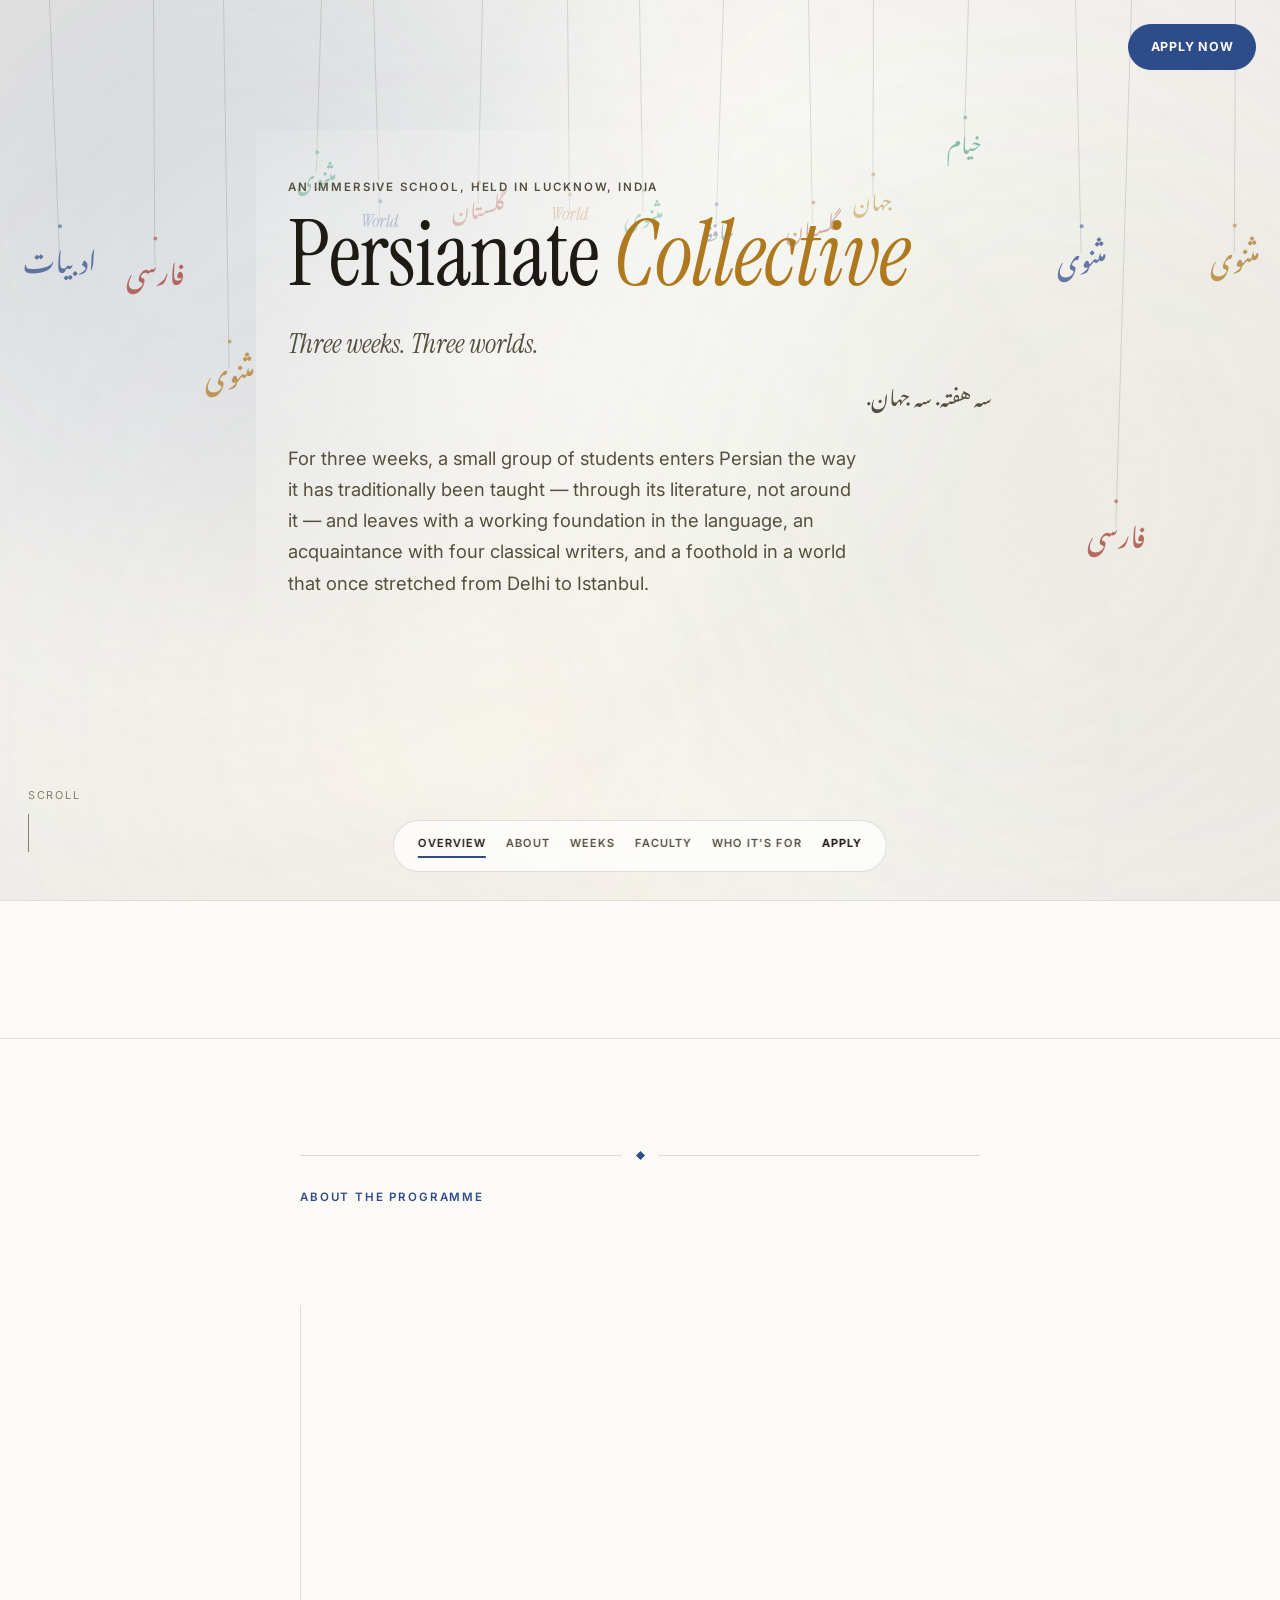
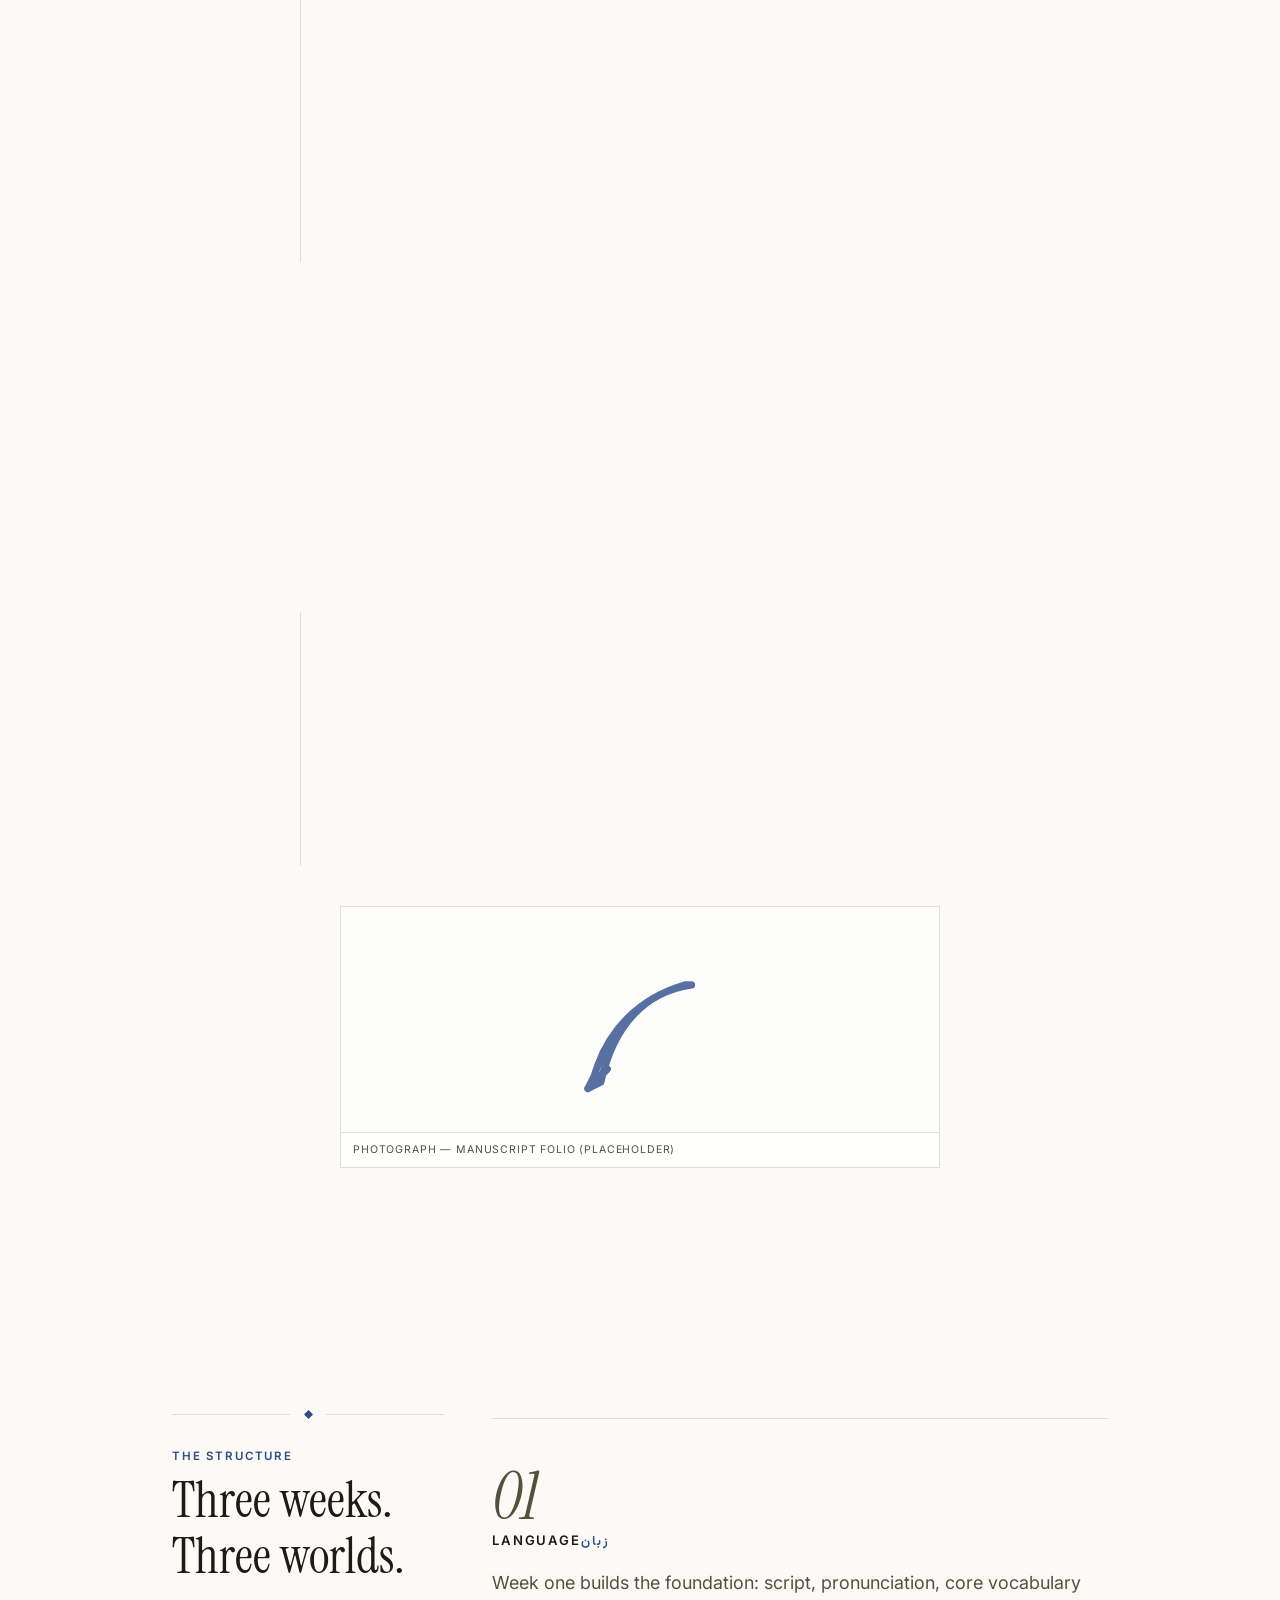
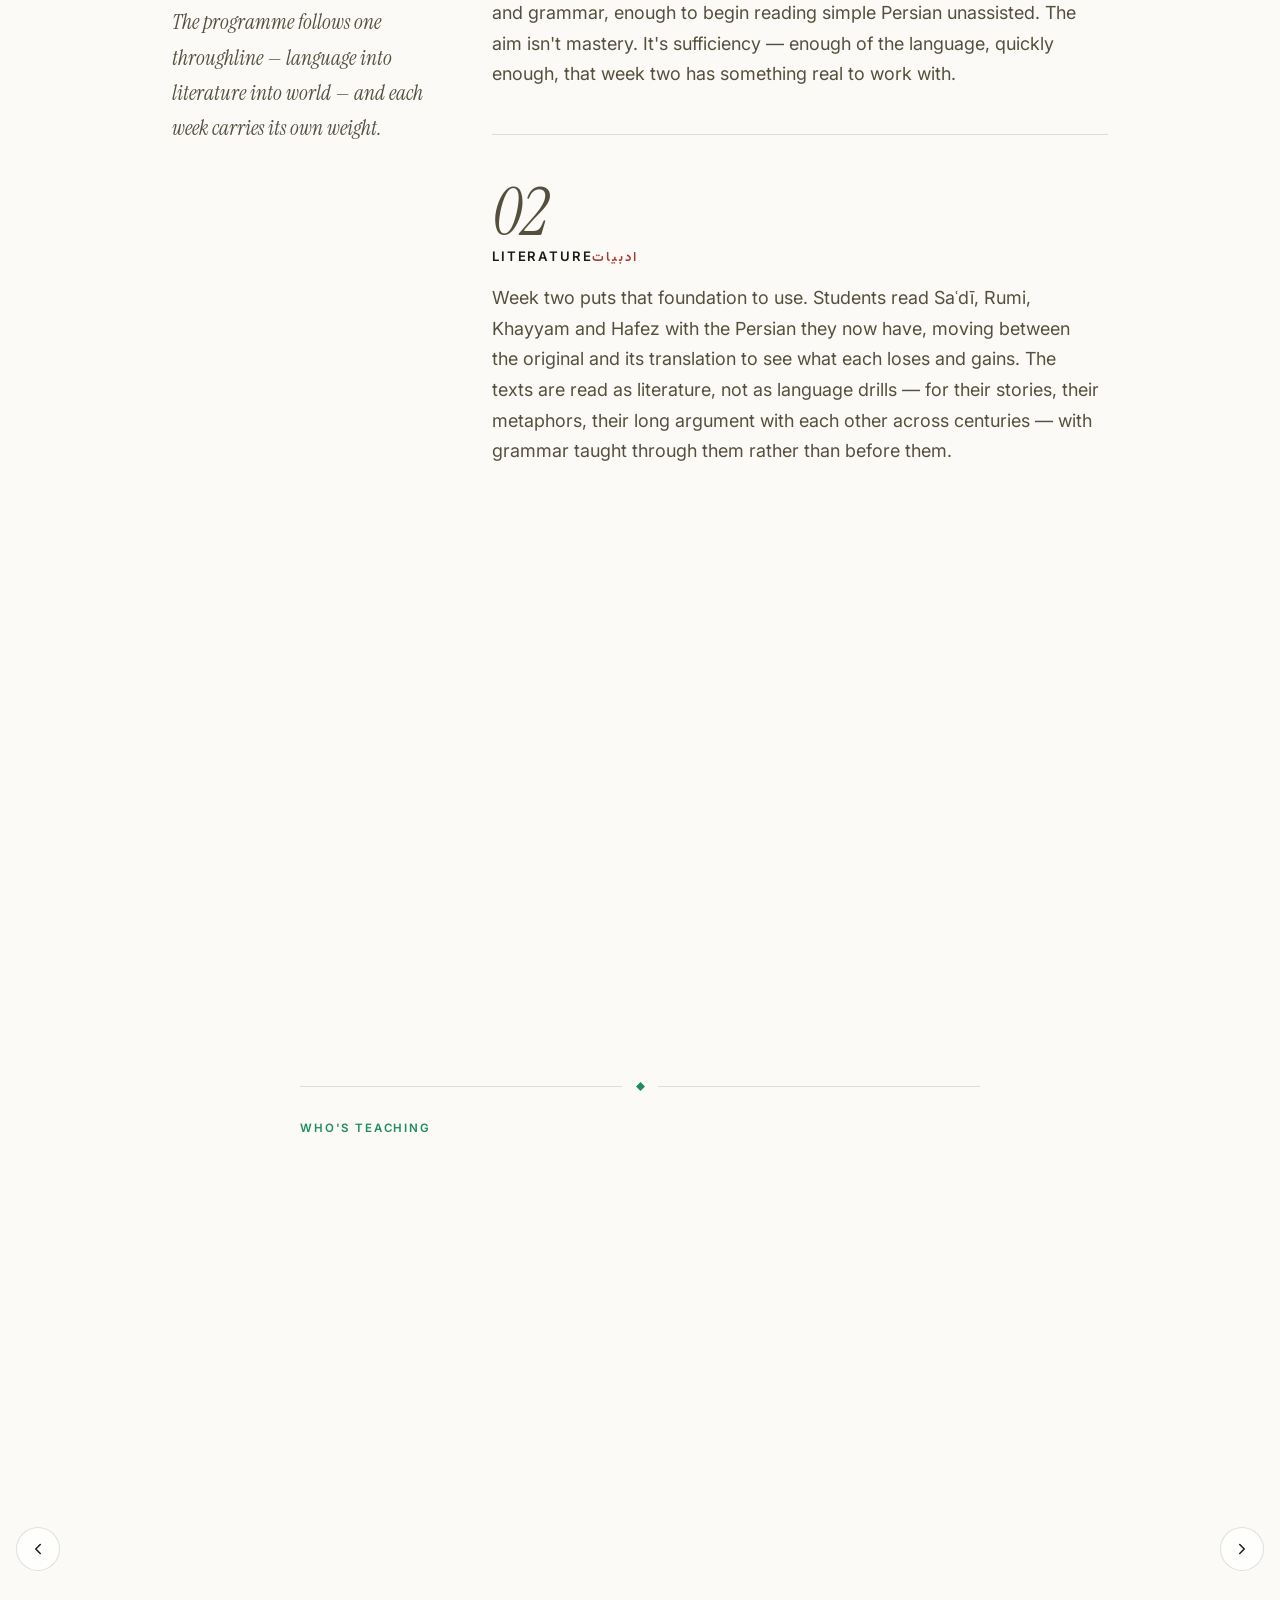
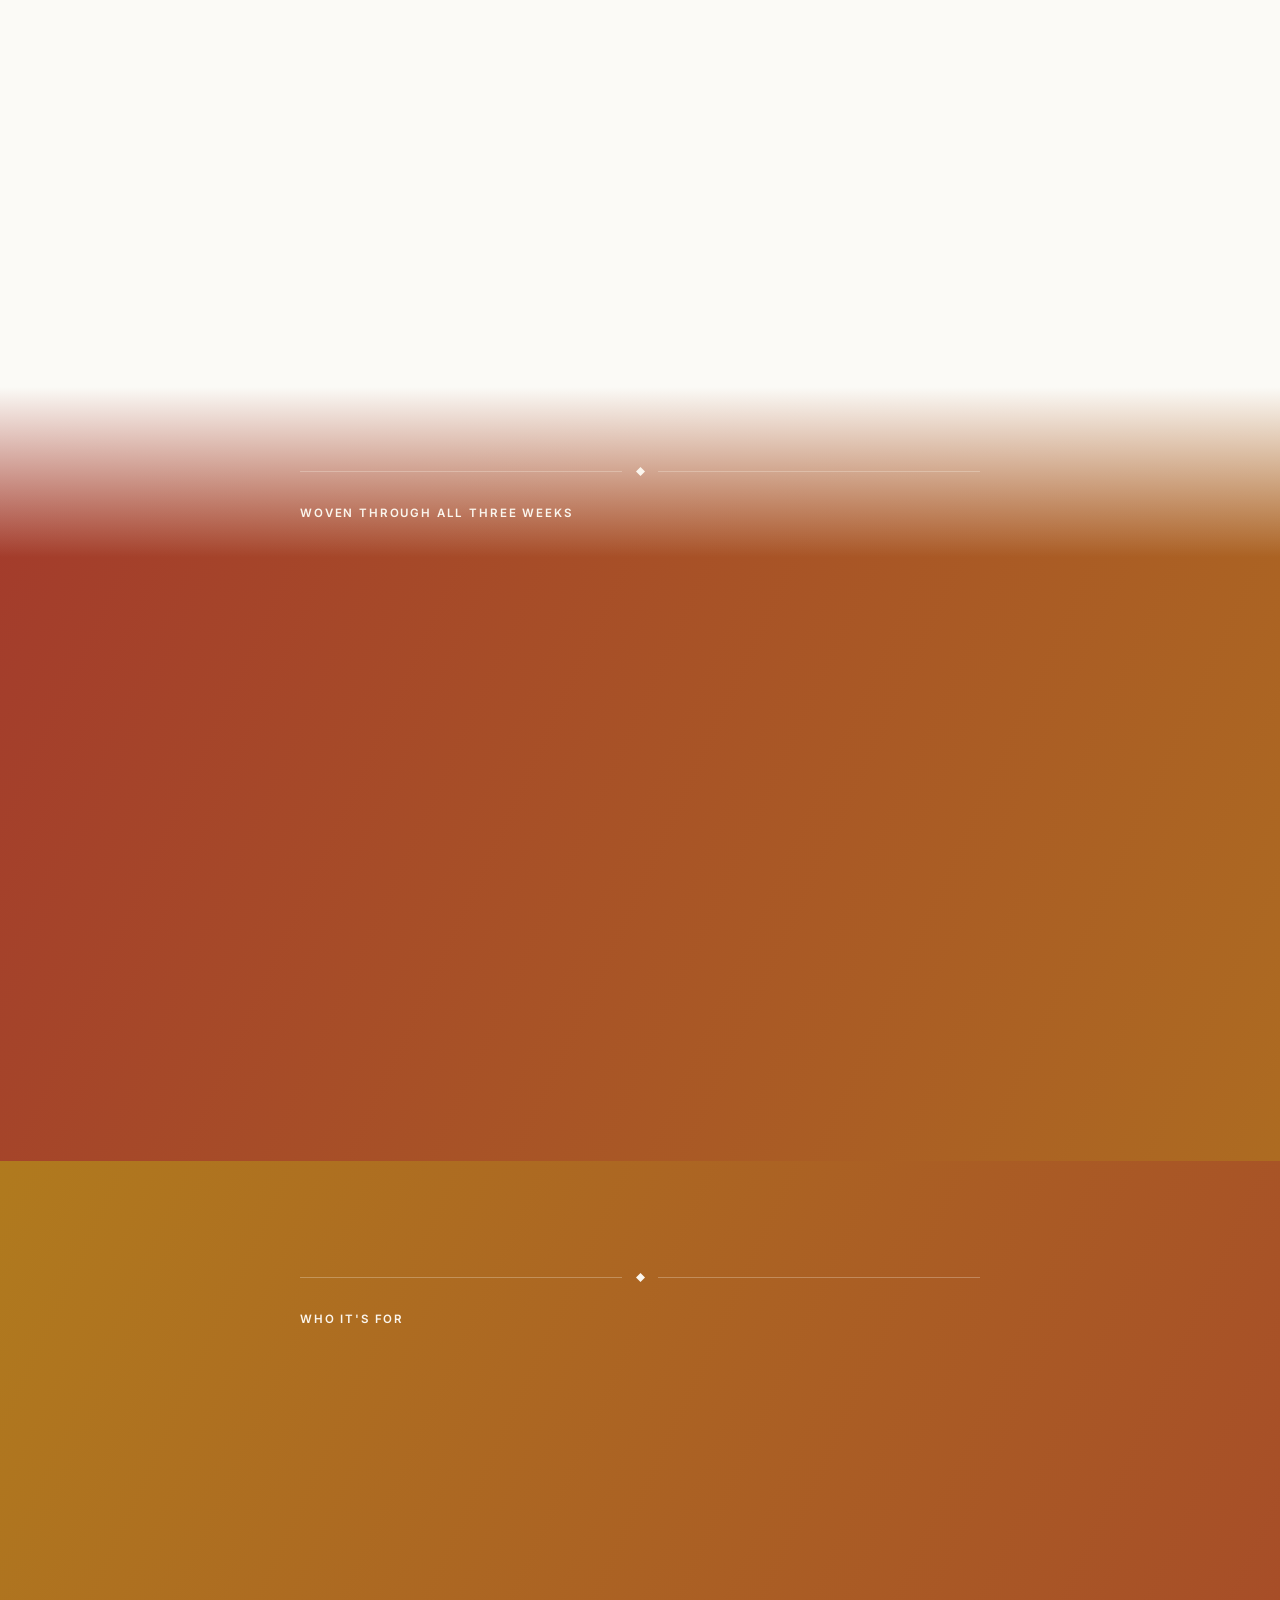
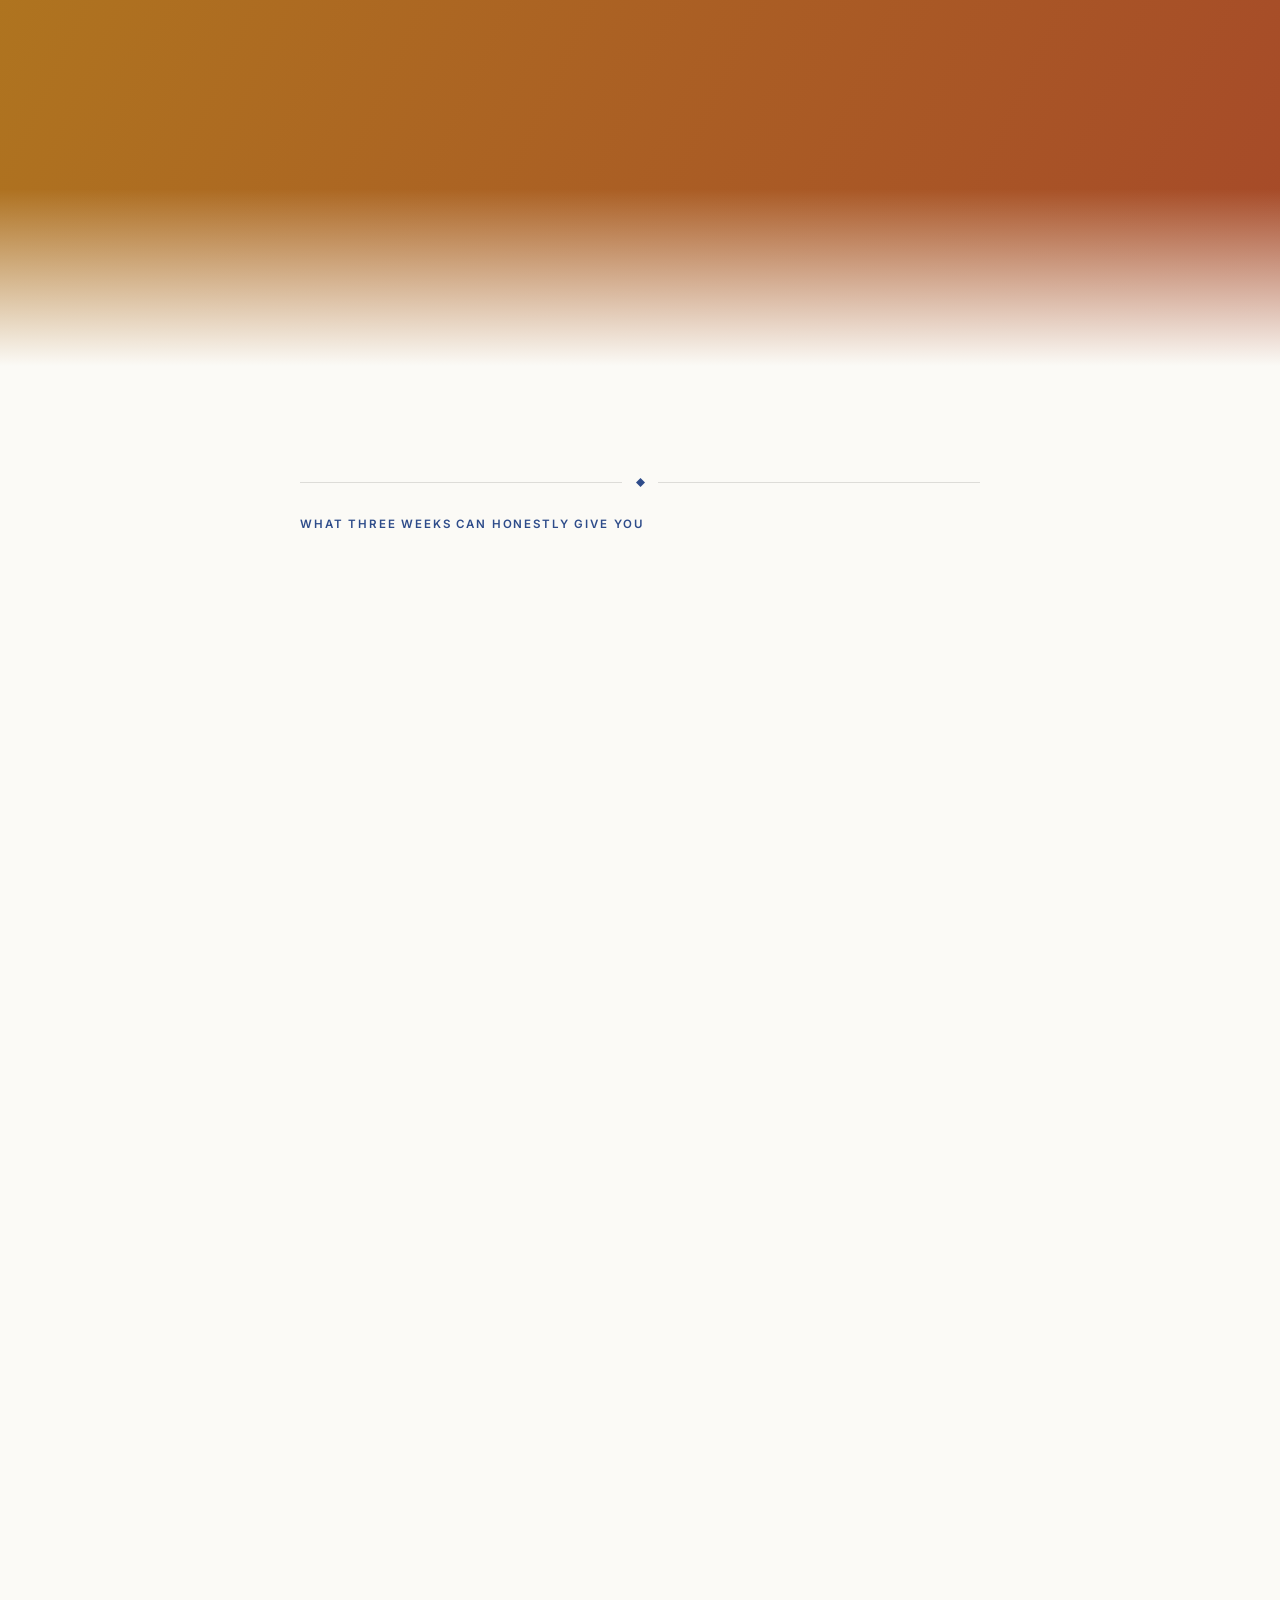
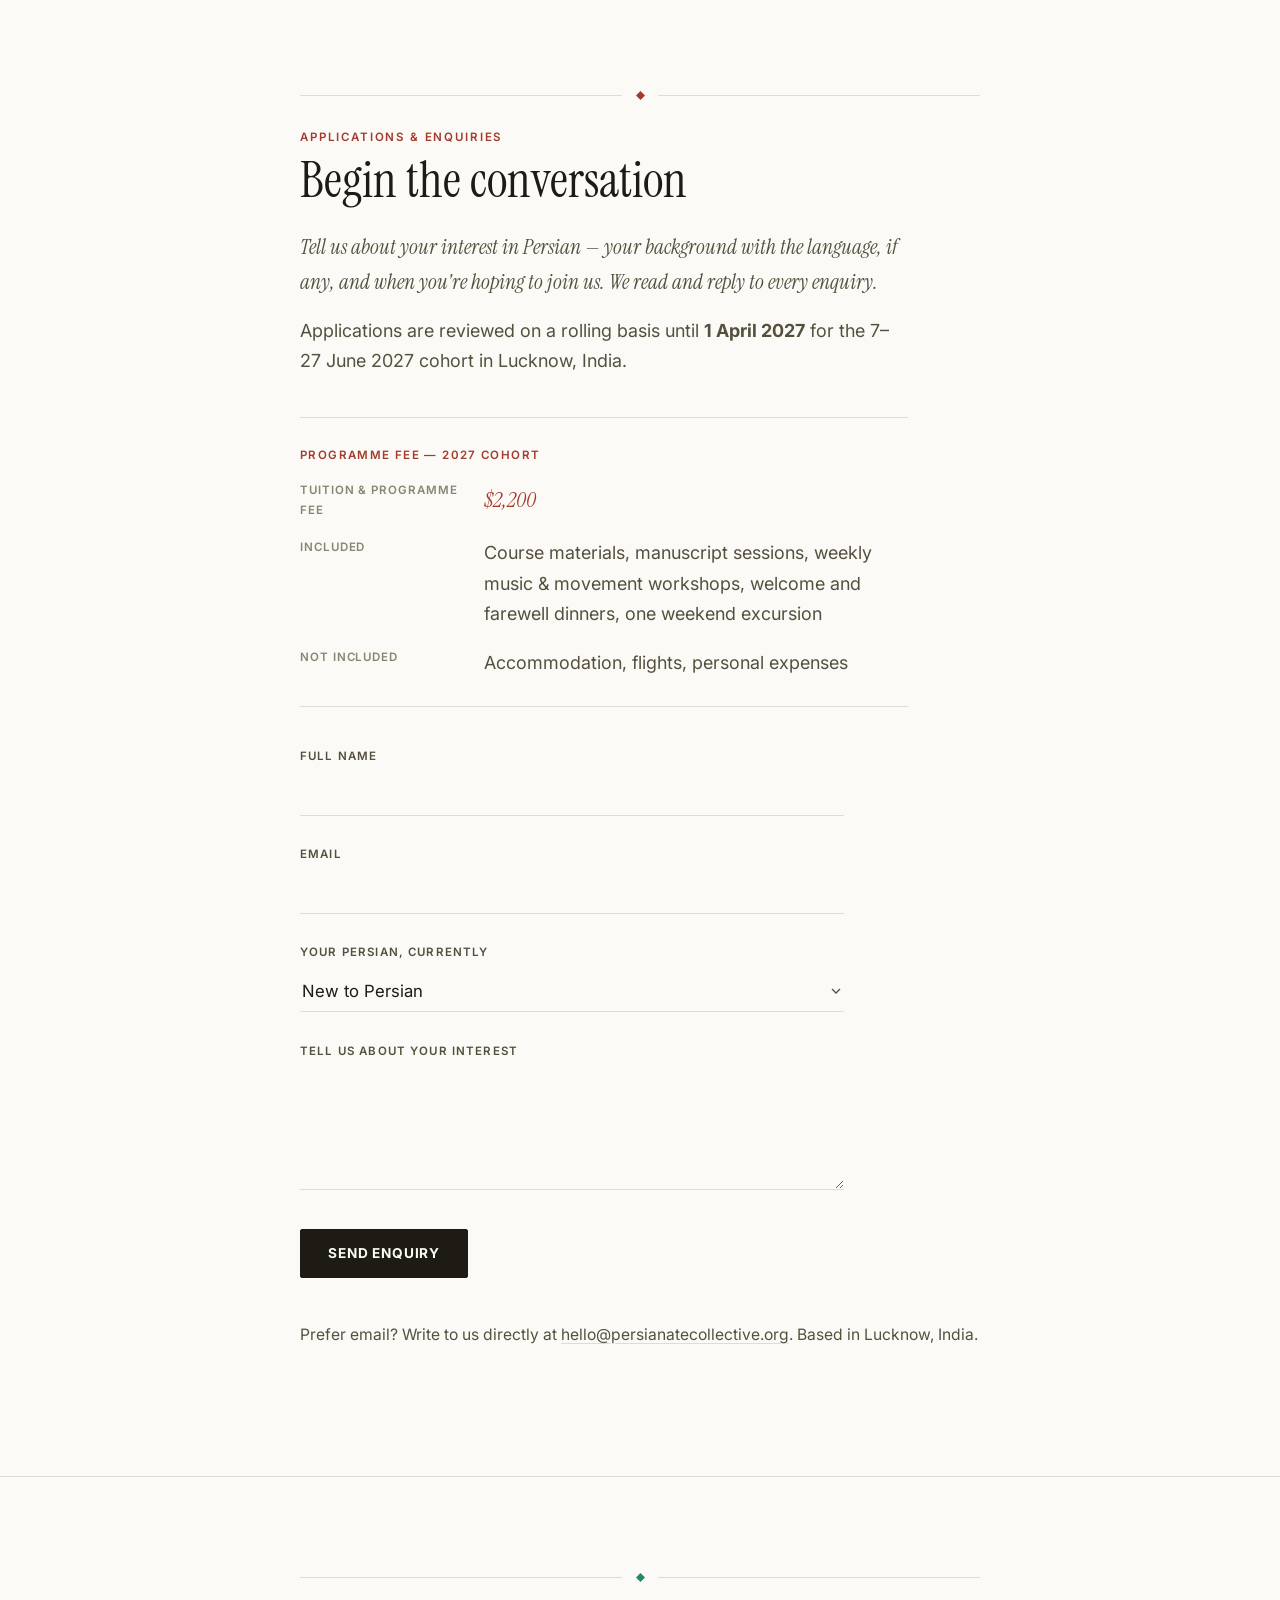
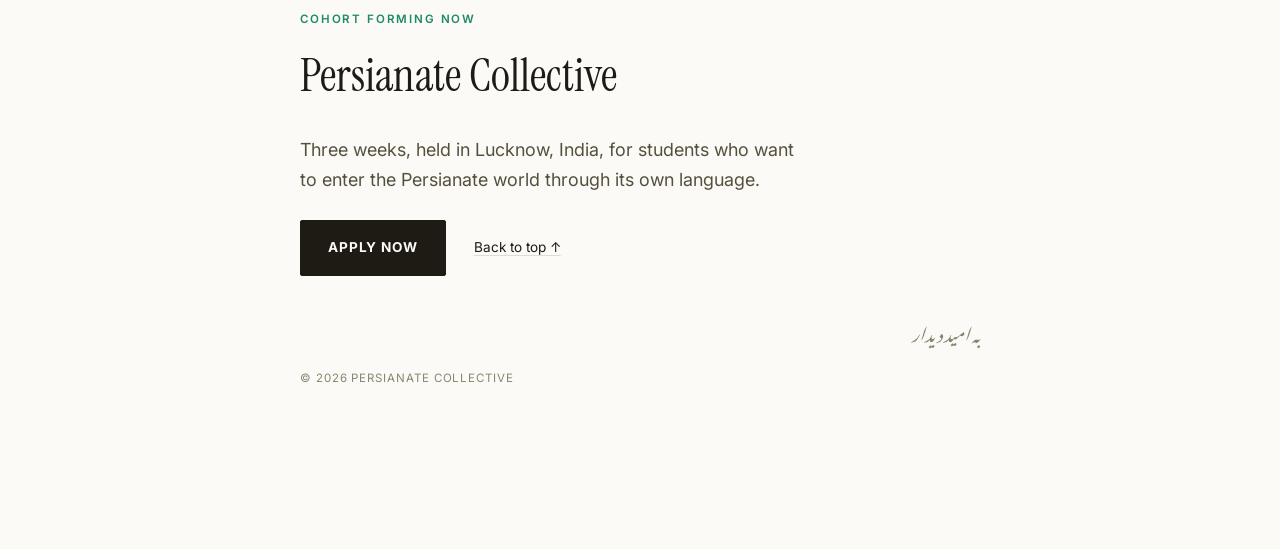
==== commit fa3f8189: "Add files via upload" ====
--- a/index.html
+++ b/index.html
@@ -14,6 +14,8 @@
 </head>
 <body>
 
+<a href="#contact" class="top-cta">Apply now</a>
+
 <div class="aurora" aria-hidden="true">
   <span class="aurora__blob aurora__blob--a"></span>
   <span class="aurora__blob aurora__blob--b"></span>
@@ -24,11 +26,13 @@
 <header class="hero" id="top" data-nav-track="true" data-accent="lapis">
   <div class="hero-strings" id="hero-strings" aria-hidden="true"></div>
   <div class="hero__inner">
-    <p class="eyebrow hero__eyebrow">An immersive school, held in India</p>
+    <p class="eyebrow hero__eyebrow">An immersive school, held in Lucknow, India</p>
     <h1 class="hero__title" id="hero-title">Persianate <em>Collective</em></h1>
     <p class="hero__sub" id="hero-sub">Three weeks. Three worlds.</p>
     <p class="hero__sub-gloss" lang="fa" dir="rtl">سه هفته. سه جهان.</p>
     <p class="hero__intro hero-fade">For three weeks, a small group of students enters Persian the way it has traditionally been taught — through its literature, not around it — and leaves with a working foundation in the language, an acquaintance with four classical writers, and a foothold in a world that once stretched from Delhi to Istanbul.</p>
+
+    <a href="#contact" class="btn hero__cta hero-fade">Apply now</a>
   </div>
   <div class="hero__scroll" aria-hidden="true">
     <span>Scroll</span>
@@ -36,6 +40,33 @@
   </div>
 </header>
 
+<section class="details-strip">
+  <div class="container container--weeks">
+    <div class="details-strip__grid reveal">
+      <div class="details-strip__item">
+        <p class="details-strip__label">Location</p>
+        <p class="details-strip__value">Lucknow, India</p>
+      </div>
+      <div class="details-strip__item">
+        <p class="details-strip__label">Dates</p>
+        <p class="details-strip__value">7 – 27 June 2027</p>
+      </div>
+      <div class="details-strip__item">
+        <p class="details-strip__label">Duration</p>
+        <p class="details-strip__value">3 weeks (75 hours)</p>
+      </div>
+      <div class="details-strip__item">
+        <p class="details-strip__label">Days</p>
+        <p class="details-strip__value">Monday – Friday</p>
+      </div>
+      <div class="details-strip__item">
+        <p class="details-strip__label">Hours</p>
+        <p class="details-strip__value">9:00 AM – 2:00 PM</p>
+      </div>
+    </div>
+  </div>
+</section>
+
 <section id="about" class="section" data-accent="lapis" data-nav-track="true">
   <div class="container">
     <div class="ornament" aria-hidden="true">
@@ -45,7 +76,7 @@
     <h2 class="section__title reveal">Not merely a language school</h2>
 
     <div class="beats">
-      <p class="beat beat--lead reveal">Persianate Collective is a three-week school of Persian language, literature and culture, taught in India to an international group of students.</p>
+      <p class="beat beat--lead reveal">Persianate Collective is a three-week school of Persian language, literature and culture, taught in Lucknow, India, to an international group of students.</p>
       <p class="beat reveal">Most language programmes begin with grammar and hope that culture arrives later, if it arrives at all.</p>
       <p class="beat reveal">We begin from the opposite premise: that Persian is best learned through the texts, sounds and habits of mind Persian speakers have used to think for the better part of a millennium.</p>
       <p class="beat beat--emphasis reveal">A student who has recited a line of Hafez before they can order tea has learned something a textbook cannot teach.</p>
@@ -279,6 +310,54 @@
           </div>
         </div>
       </div>
+
+      <div class="faq-item">
+        <button type="button" class="faq-item__q" aria-expanded="false">
+          <span>Where exactly is the programme held?</span>
+          <span class="faq-item__icon" aria-hidden="true"></span>
+        </button>
+        <div class="faq-item__a">
+          <div class="faq-item__a-inner">
+            <p>Lucknow, India. We'll confirm the exact venue and neighbourhood with admitted students well ahead of the cohort.</p>
+          </div>
+        </div>
+      </div>
+
+      <div class="faq-item">
+        <button type="button" class="faq-item__q" aria-expanded="false">
+          <span>Is accommodation included?</span>
+          <span class="faq-item__icon" aria-hidden="true"></span>
+        </button>
+        <div class="faq-item__a">
+          <div class="faq-item__a-inner">
+            <p>No. The programme fee covers tuition, materials and programme activities — accommodation is arranged independently. We send a list of nearby, vetted options to everyone who's admitted.</p>
+          </div>
+        </div>
+      </div>
+
+      <div class="faq-item">
+        <button type="button" class="faq-item__q" aria-expanded="false">
+          <span>What does the programme cost, and what's included?</span>
+          <span class="faq-item__icon" aria-hidden="true"></span>
+        </button>
+        <div class="faq-item__a">
+          <div class="faq-item__a-inner">
+            <p>$2,200, covering tuition, materials and programme activities. It doesn't cover accommodation or travel to and from Lucknow — see the full breakdown just above the form below.</p>
+          </div>
+        </div>
+      </div>
+
+      <div class="faq-item">
+        <button type="button" class="faq-item__q" aria-expanded="false">
+          <span>How do I apply, and by when?</span>
+          <span class="faq-item__icon" aria-hidden="true"></span>
+        </button>
+        <div class="faq-item__a">
+          <div class="faq-item__a-inner">
+            <p>Use the form below. Applications are reviewed on a rolling basis until 1 April 2027 — earlier is better, since each cohort is kept small.</p>
+          </div>
+        </div>
+      </div>
     </div>
 
     <blockquote class="pullquote reveal">Language into literature into world.</blockquote>
@@ -293,6 +372,25 @@
     <p class="eyebrow">Applications &amp; enquiries</p>
     <h2 class="section__title reveal">Begin the conversation</h2>
     <p class="prose-lead reveal">Tell us about your interest in Persian — your background with the language, if any, and when you're hoping to join us. We read and reply to every enquiry.</p>
+    <p class="reveal" style="color: var(--text-soft); margin: -1.5rem 0 2.5rem; max-width: var(--measure);">Applications are reviewed on a rolling basis until <strong>1 April 2027</strong> for the 7–27 June 2027 cohort in Lucknow, India.</p>
+
+    <div class="fee-box reveal">
+      <p class="text-list__label">Programme fee — 2027 cohort</p>
+      <dl class="fee-rows">
+        <div class="fee-row fee-row--amount">
+          <dt>Tuition &amp; programme fee</dt>
+          <dd>$2,200</dd>
+        </div>
+        <div class="fee-row">
+          <dt>Included</dt>
+          <dd>Course materials, manuscript sessions, weekly music &amp; movement workshops, welcome and farewell dinners, one weekend excursion</dd>
+        </div>
+        <div class="fee-row">
+          <dt>Not included</dt>
+          <dd>Accommodation, flights, personal expenses</dd>
+        </div>
+      </dl>
+    </div>
 
     <form class="form reveal" id="enquiry-form" novalidate>
       <div class="field">
@@ -320,7 +418,7 @@
 
     <div class="form__success" id="form-success" hidden>Thank you — we've received your note and will be in touch soon.</div>
 
-    <p class="form__note">Prefer email? Write to us directly at <a class="text-link" href="mailto:hello@persianatecollective.org">hello@persianatecollective.org</a>. Based in India.</p>
+    <p class="form__note">Prefer email? Write to us directly at <a class="text-link" href="mailto:hello@persianatecollective.org">hello@persianatecollective.org</a>. Based in Lucknow, India.</p>
   </div>
 </section>
 
@@ -331,8 +429,11 @@
     </div>
     <p class="eyebrow">Cohort forming now</p>
     <h2 class="footer__title">Persianate Collective</h2>
-    <p class="footer__text">Three weeks, held in India, for students who want to enter the Persianate world through its own language.</p>
-    <a class="btn" href="#top">Back to top ↑</a>
+    <p class="footer__text">Three weeks, held in Lucknow, India, for students who want to enter the Persianate world through its own language.</p>
+    <div class="footer__ctas">
+      <a class="btn" href="#contact">Apply now</a>
+      <a class="text-link footer__totop" href="#top">Back to top ↑</a>
+    </div>
     <p class="footer__signoff" lang="fa" dir="rtl">به امید دیدار</p>
     <p class="meta">© <span id="year"></span> Persianate Collective</p>
   </div>
@@ -344,7 +445,7 @@
   <a href="#weeks" data-section="weeks">Weeks</a>
   <a href="#faculty" data-section="faculty">Faculty</a>
   <a href="#who" data-section="who">Who it's for</a>
-  <a href="#contact" data-section="contact" class="contact-link">Contact</a>
+  <a href="#contact" data-section="contact" class="contact-link">Apply</a>
 </nav>
 
 <div class="modal-overlay" id="faculty-modal" hidden>
--- a/css/styles.css
+++ b/css/styles.css
@@ -256,6 +256,31 @@
   margin: 0 0 0.5rem;
 }
 .hero__intro{ max-width: 36rem; font-size: 1.15rem; color: var(--text-soft); margin: 0; }
+.hero__cta{ margin-top: 1.75rem; }
+
+/* ---------- Details strip — the "at a glance" facts, right below the fold ---------- */
+.details-strip{ position: relative; z-index: 1; padding: 2.5rem 0; border-top: 1px solid var(--rule); border-bottom: 1px solid var(--rule); }
+.details-strip__grid{ display: flex; flex-wrap: wrap; gap: 1.75rem 3rem; }
+.details-strip__item{ flex: 1 1 8rem; }
+.details-strip__label{
+  font-family: var(--utility-font);
+  font-size: 0.66rem; font-weight: 600; letter-spacing: 0.12em; text-transform: uppercase;
+  color: var(--text-faint);
+  margin: 0 0 0.4rem;
+}
+.details-strip__value{ font-family: var(--display-font); font-style: italic; font-size: 1.2rem; color: var(--text); margin: 0; }
+@media (max-width: 700px){
+  .details-strip__grid{ gap: 1.25rem 2rem; }
+  .details-strip__item{ flex: 1 1 40%; }
+}
+
+/* ---------- Fee box (contact section) ---------- */
+.fee-box{ max-width: var(--measure); margin: 2.5rem 0; padding: 1.75rem 0; border-top: 1px solid var(--rule); border-bottom: 1px solid var(--rule); }
+.fee-rows{ margin: 1rem 0 0; display: flex; flex-direction: column; gap: 1.1rem; }
+.fee-row{ display: flex; flex-wrap: wrap; gap: 0.3rem 1.5rem; }
+.fee-row dt{ flex: 0 0 10rem; margin: 0; font-family: var(--utility-font); font-size: 0.72rem; font-weight: 600; letter-spacing: 0.08em; text-transform: uppercase; color: var(--text-faint); }
+.fee-row dd{ flex: 1 1 16rem; margin: 0; color: var(--text-soft); }
+.fee-row--amount dd{ font-family: var(--display-font); font-style: italic; font-size: 1.4rem; color: var(--section-accent, var(--text)); }
 .hero__scroll{
   position: absolute; z-index: 2; left: 1.75rem; bottom: 3rem;
   display: flex; flex-direction: column; align-items: flex-start; gap: 0.6rem;
@@ -614,8 +639,31 @@
 .footer{ position: relative; z-index: 1; padding: 6rem 0 10rem; border-top: 1px solid var(--rule); }
 .footer__title{ font-family: var(--display-font); font-weight: 400; font-size: clamp(2rem, 4.4vw, 2.9rem); margin: 0.4rem 0 1.25rem; }
 .footer__text{ position: relative; z-index: 1; color: var(--text-soft); max-width: 32rem; margin: 0 0 1.5rem; }
+.footer__ctas{ display: flex; align-items: center; gap: 1.75rem; flex-wrap: wrap; }
+.footer__totop{ font-family: var(--utility-font); font-size: 0.85rem; }
 .footer__signoff{ font-family: var(--script-font); font-style: italic; direction: rtl; unicode-bidi: isolate; color: var(--text-faint); font-size: 1.1rem; margin: 2.5rem 0 0; }
 .meta{ font-family: var(--utility-font); font-size: 0.72rem; letter-spacing: 0.08em; text-transform: uppercase; color: var(--text-faint); margin: 1.5rem 0 0; }
+
+/* ---------- Persistent top CTA (separate from the section nav) ---------- */
+.top-cta{
+  position: fixed; top: 1.5rem; right: 1.5rem; z-index: 60;
+  display: inline-flex; align-items: center;
+  font-family: var(--utility-font);
+  font-weight: 700; font-size: 0.78rem; letter-spacing: 0.06em; text-transform: uppercase;
+  color: var(--bg);
+  background: var(--lapis);
+  border: 1px solid var(--lapis);
+  padding: 0.7rem 1.35rem;
+  border-radius: 999px;
+  text-decoration: none;
+  backdrop-filter: blur(6px);
+  transition: background 0.2s ease, transform 0.2s ease;
+}
+.top-cta:hover{ background: var(--saffron); border-color: var(--saffron); transform: translateY(-1px); }
+.top-cta:focus-visible{ outline: 2px solid var(--text); outline-offset: 3px; }
+@media (max-width: 480px){
+  .top-cta{ top: 1rem; right: 1rem; padding: 0.6rem 1.05rem; font-size: 0.7rem; }
+}
 
 /* ---------- Floating nav ---------- */
 .site-nav{
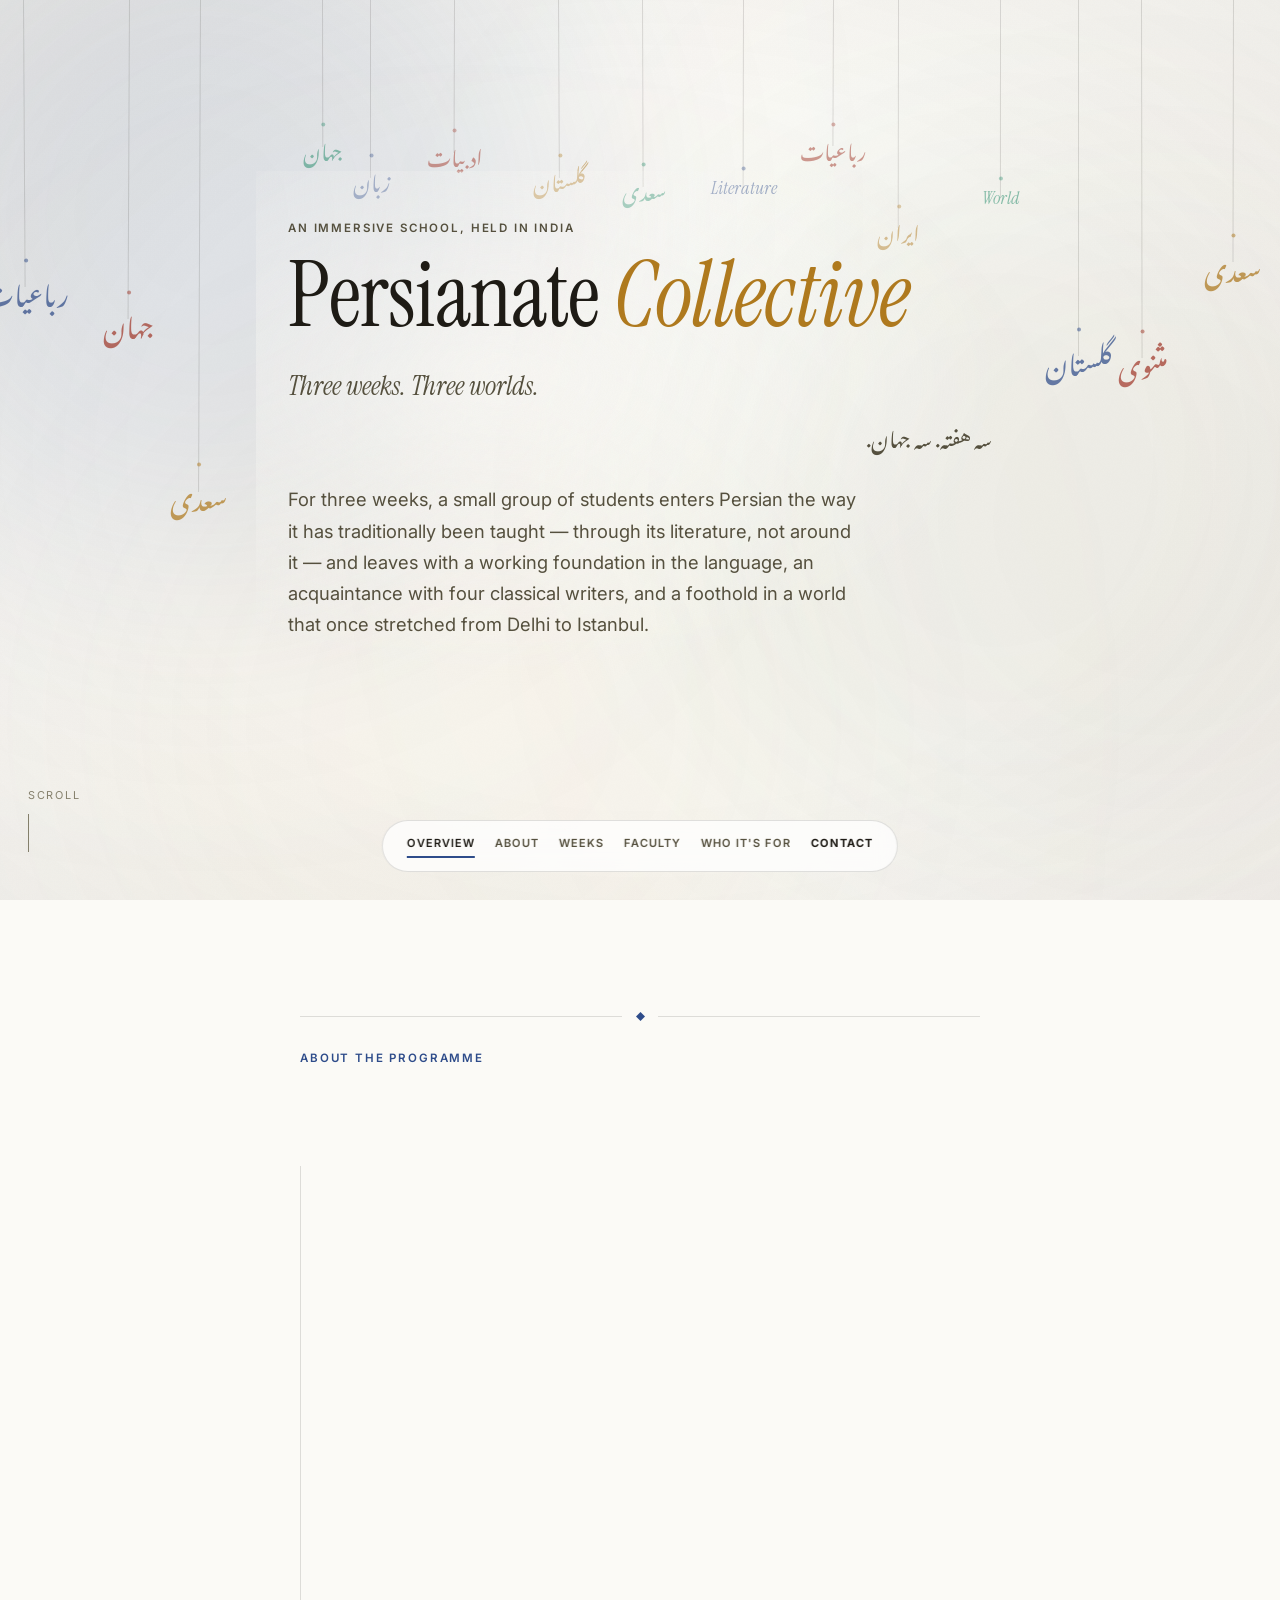
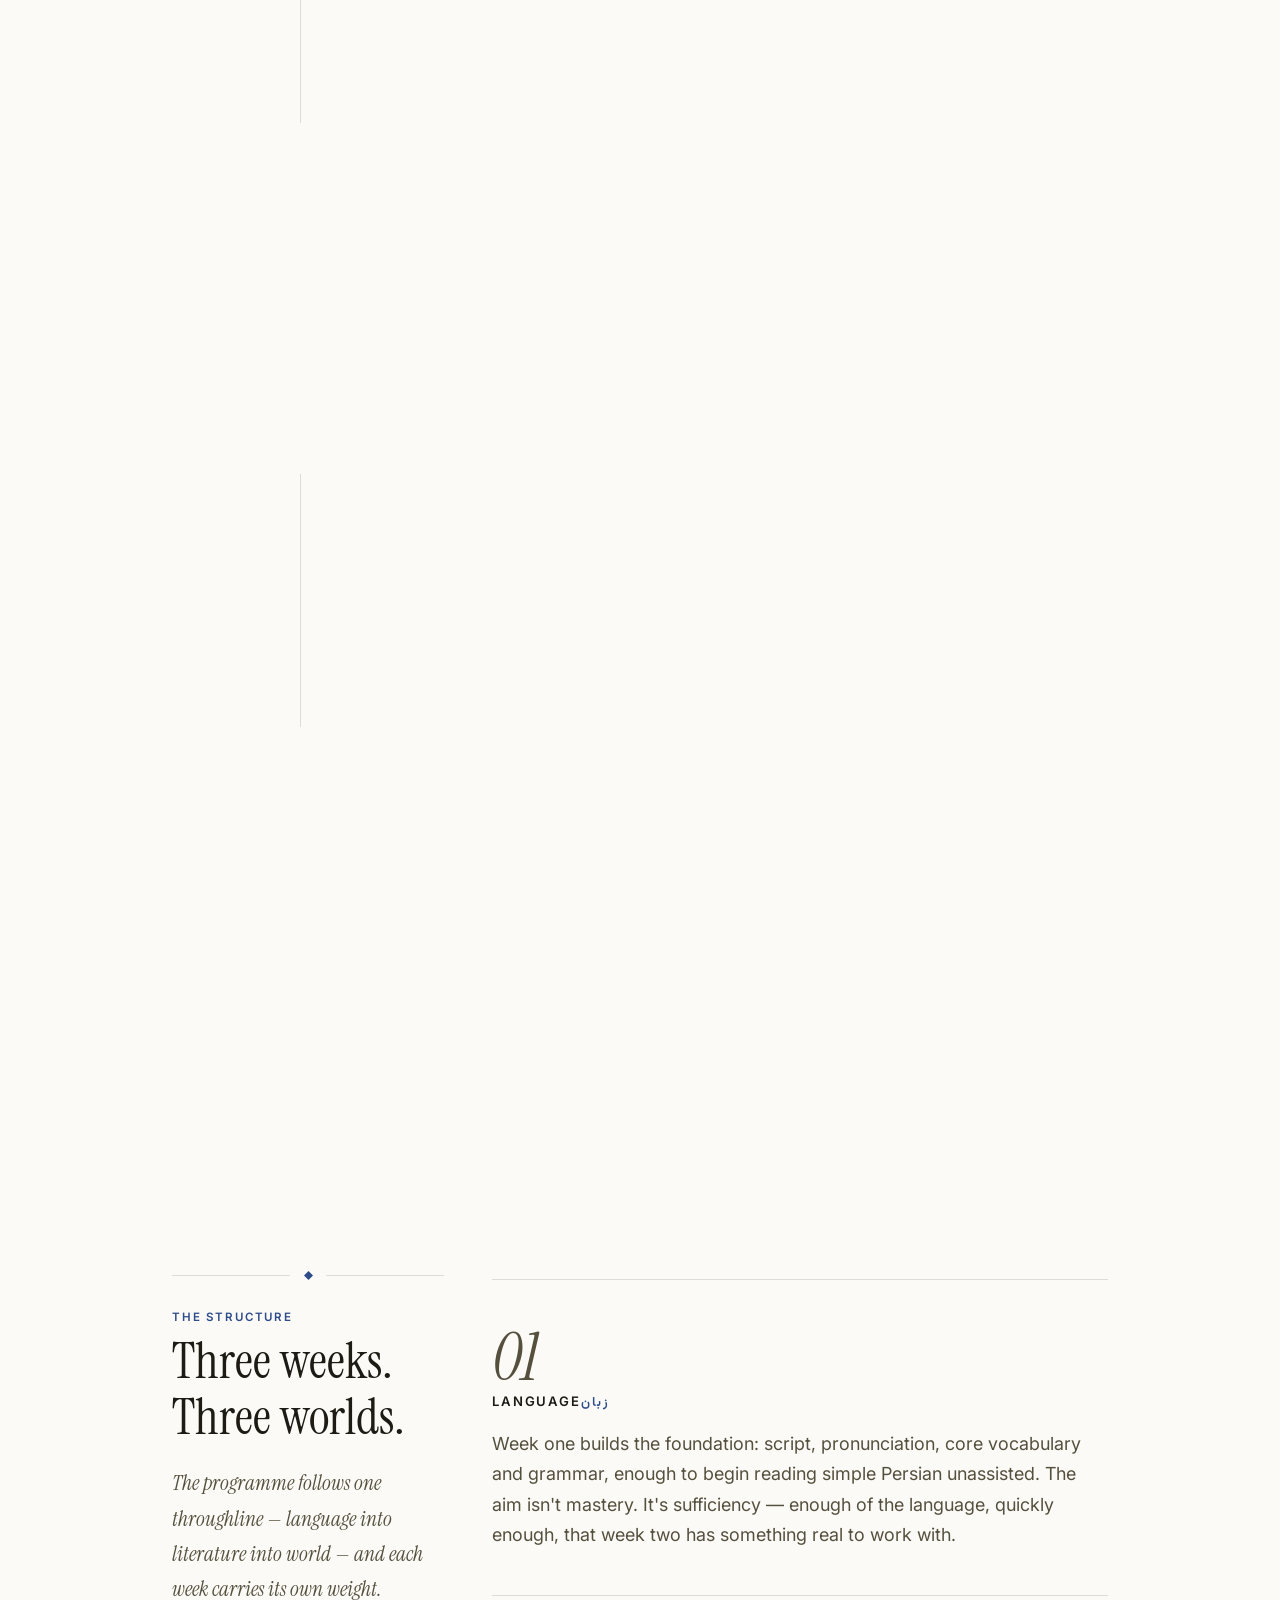
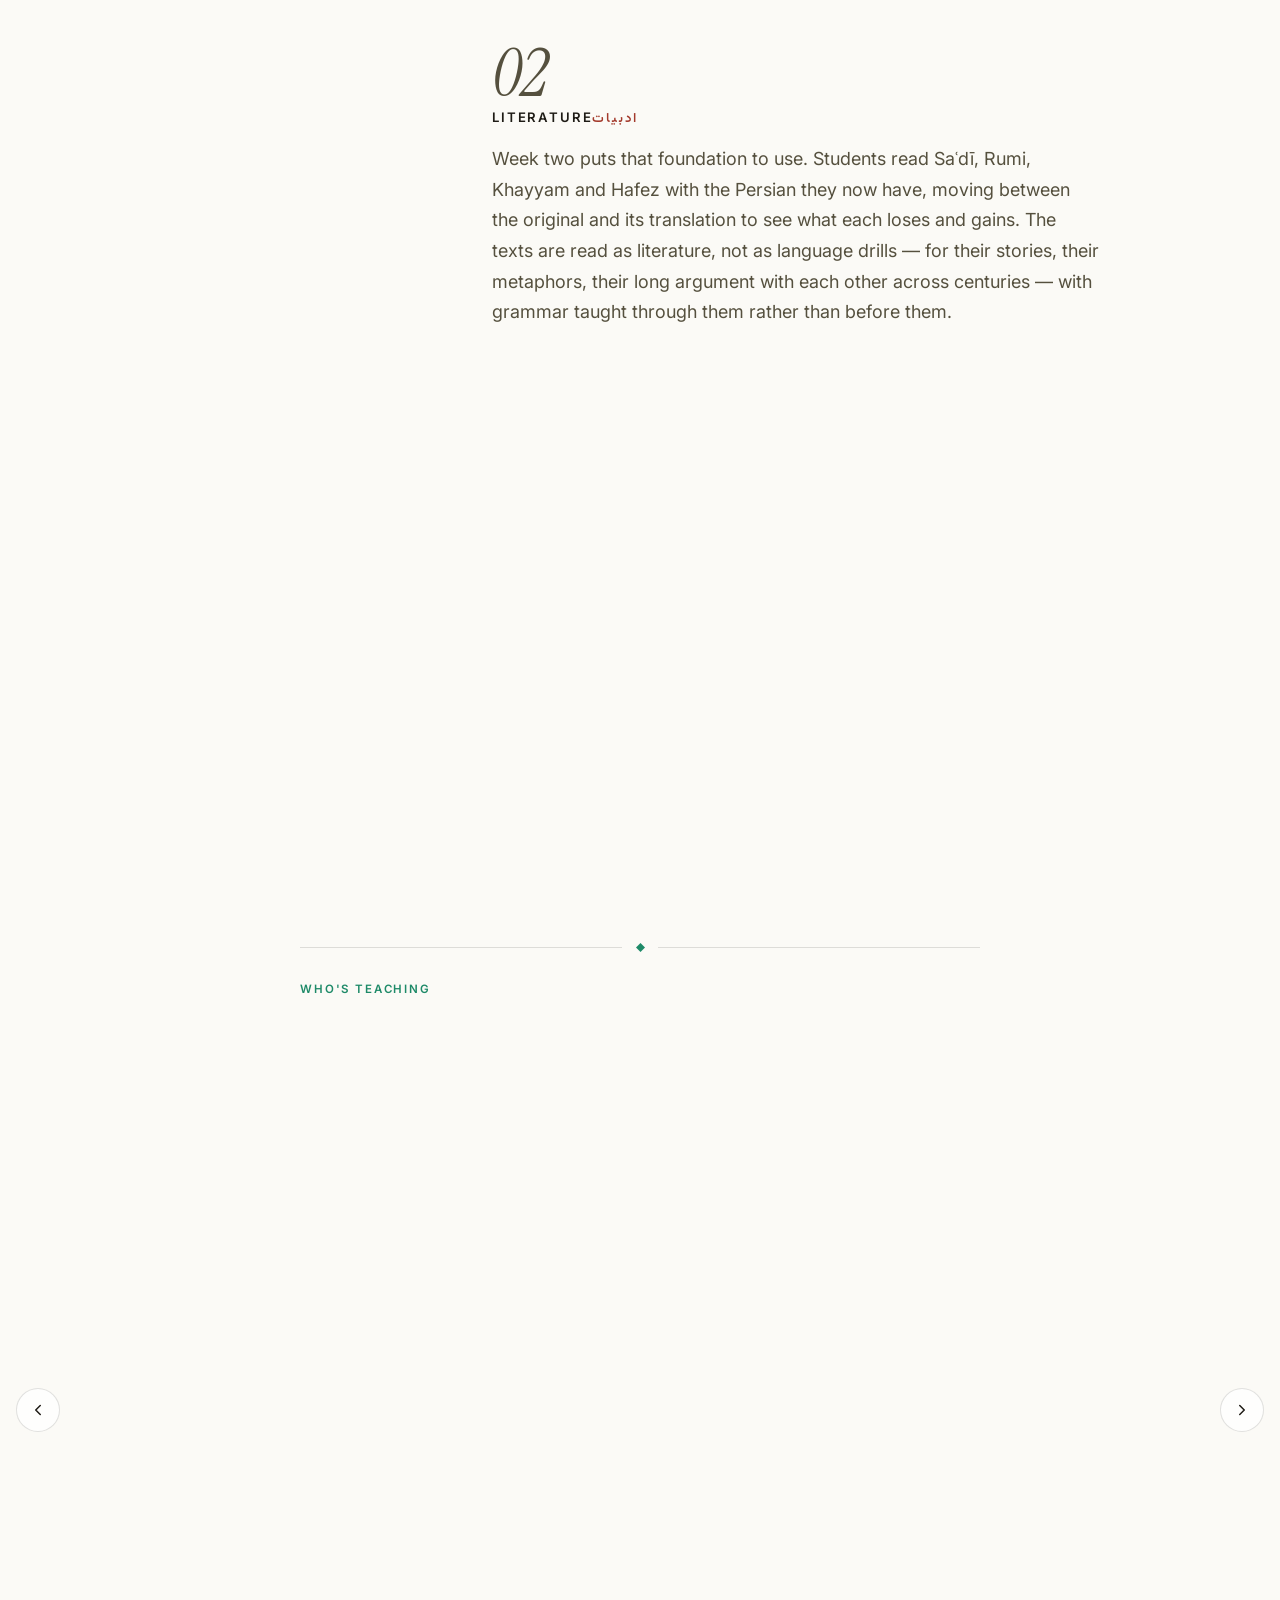
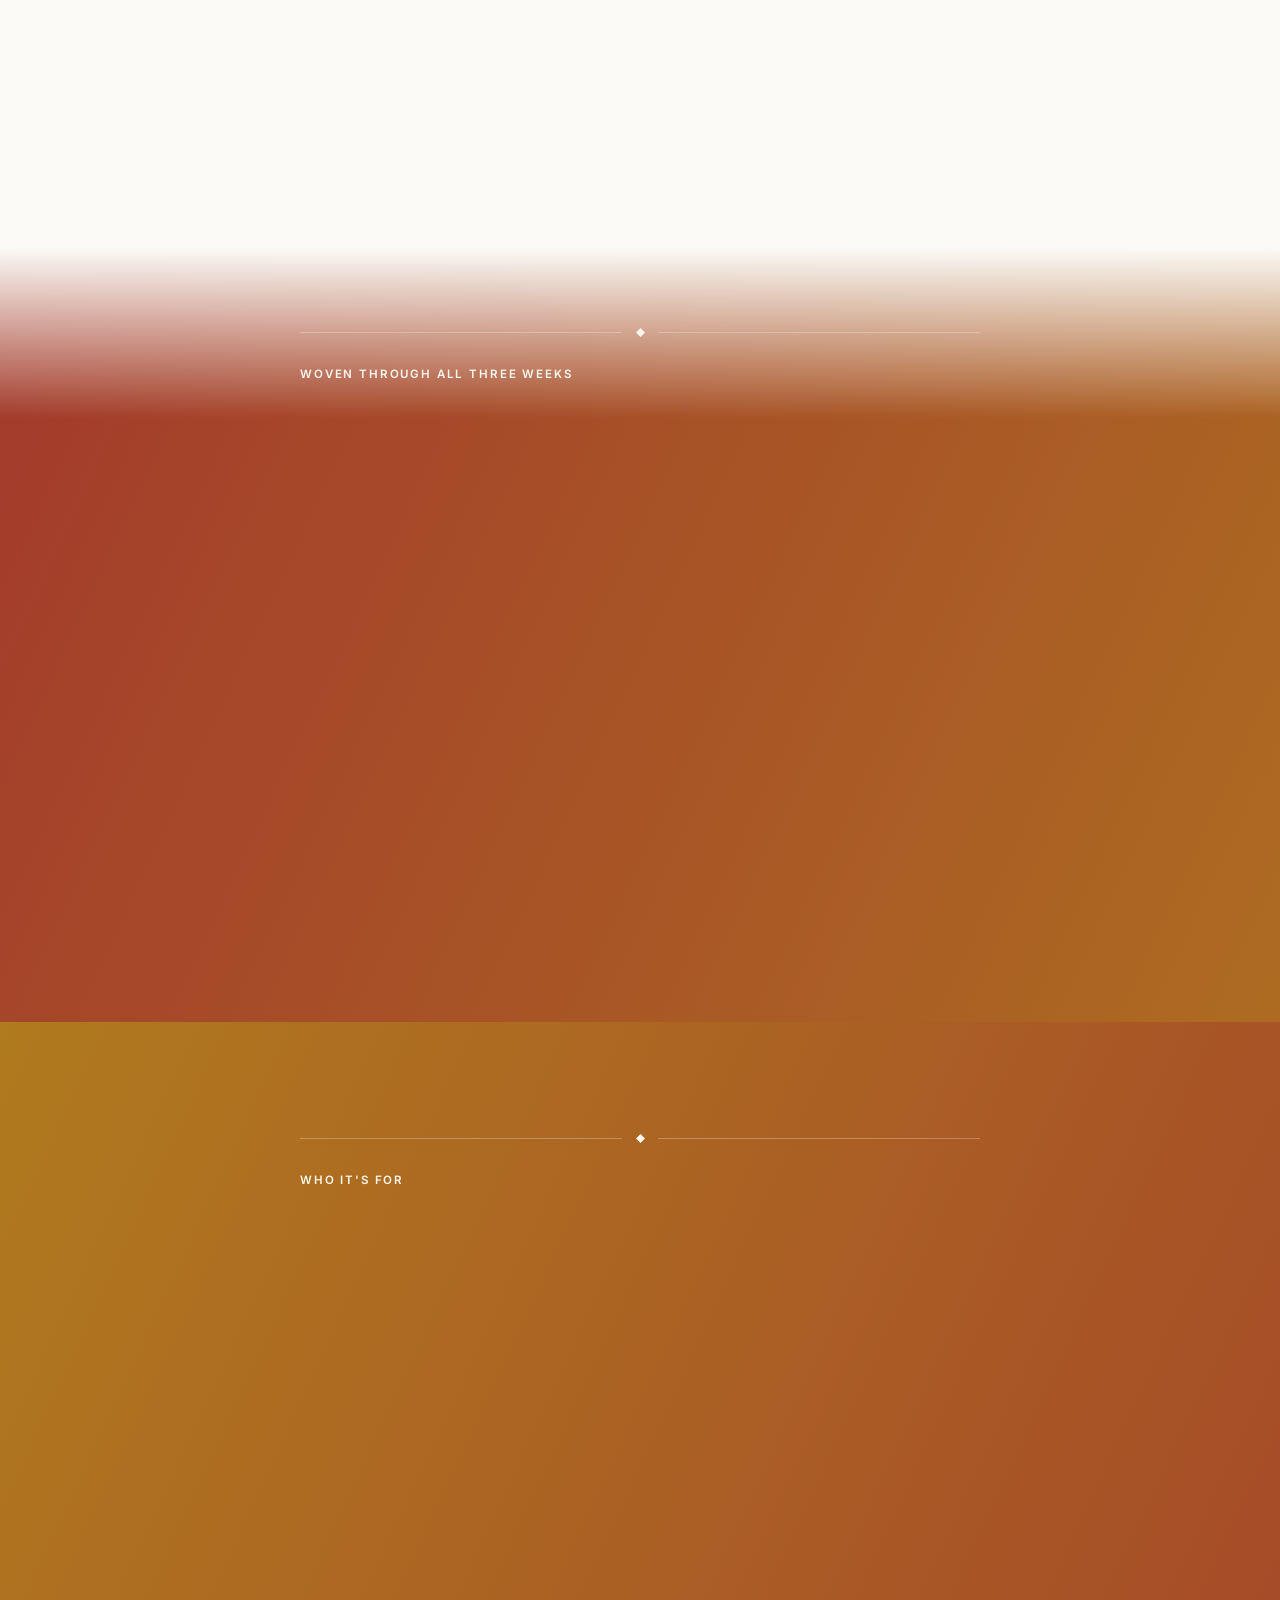
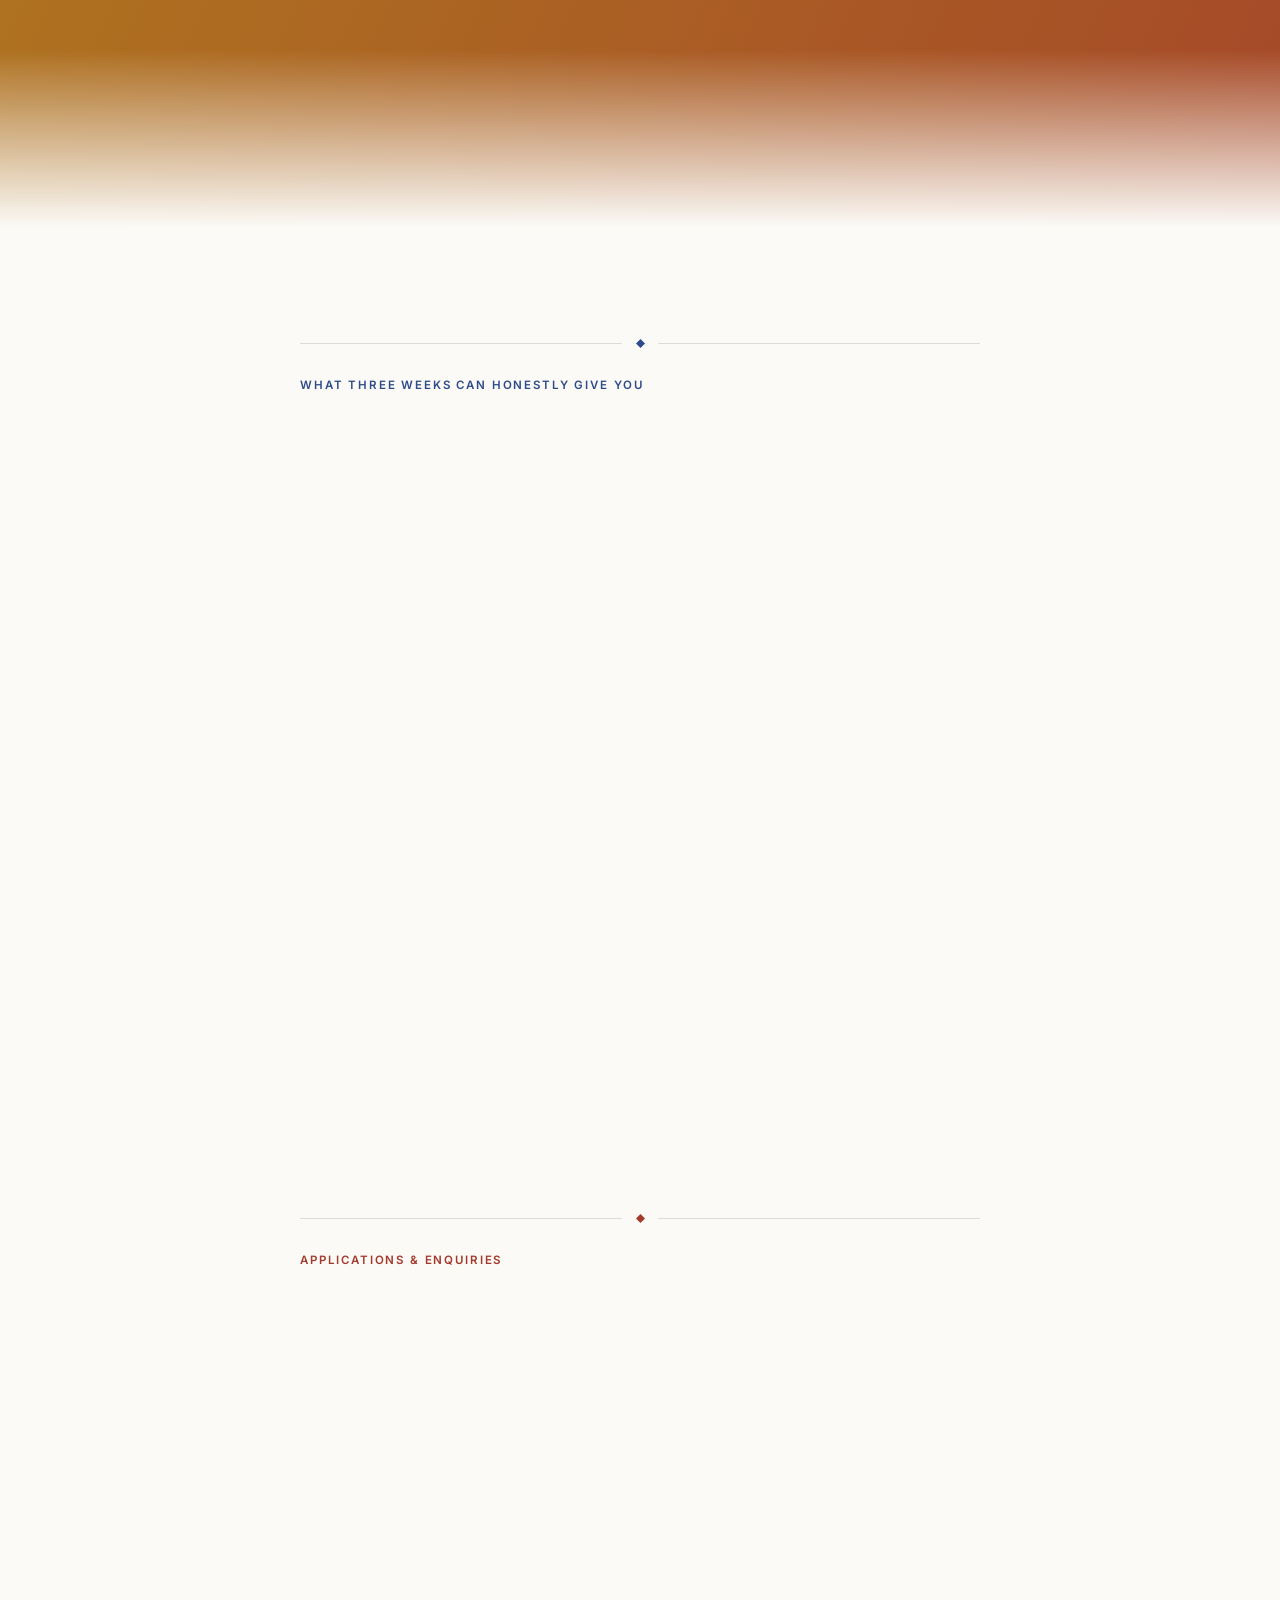
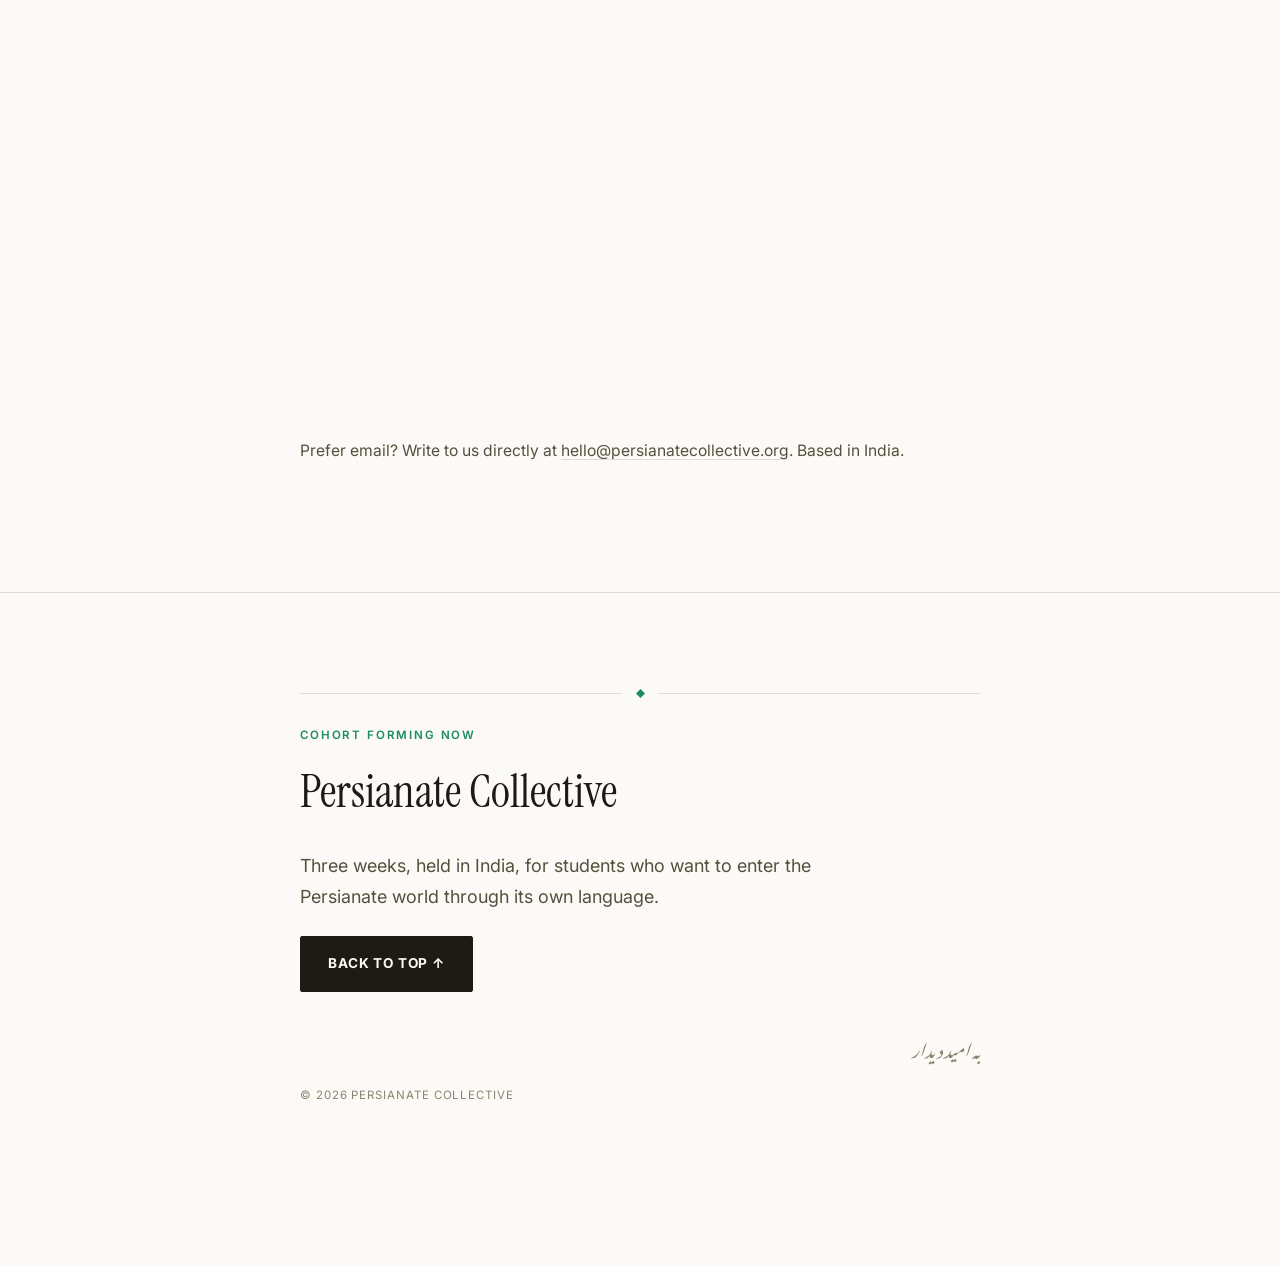
==== commit fcdecc14: "Add files via upload" ====
--- a/index.html
+++ b/index.html
@@ -14,8 +14,6 @@
 </head>
 <body>
 
-<a href="#contact" class="top-cta">Apply now</a>
-
 <div class="aurora" aria-hidden="true">
   <span class="aurora__blob aurora__blob--a"></span>
   <span class="aurora__blob aurora__blob--b"></span>
@@ -26,13 +24,11 @@
 <header class="hero" id="top" data-nav-track="true" data-accent="lapis">
   <div class="hero-strings" id="hero-strings" aria-hidden="true"></div>
   <div class="hero__inner">
-    <p class="eyebrow hero__eyebrow">An immersive school, held in Lucknow, India</p>
+    <p class="eyebrow hero__eyebrow">An immersive school, held in India</p>
     <h1 class="hero__title" id="hero-title">Persianate <em>Collective</em></h1>
     <p class="hero__sub" id="hero-sub">Three weeks. Three worlds.</p>
     <p class="hero__sub-gloss" lang="fa" dir="rtl">سه هفته. سه جهان.</p>
     <p class="hero__intro hero-fade">For three weeks, a small group of students enters Persian the way it has traditionally been taught — through its literature, not around it — and leaves with a working foundation in the language, an acquaintance with four classical writers, and a foothold in a world that once stretched from Delhi to Istanbul.</p>
-
-    <a href="#contact" class="btn hero__cta hero-fade">Apply now</a>
   </div>
   <div class="hero__scroll" aria-hidden="true">
     <span>Scroll</span>
@@ -40,33 +36,6 @@
   </div>
 </header>
 
-<section class="details-strip">
-  <div class="container container--weeks">
-    <div class="details-strip__grid reveal">
-      <div class="details-strip__item">
-        <p class="details-strip__label">Location</p>
-        <p class="details-strip__value">Lucknow, India</p>
-      </div>
-      <div class="details-strip__item">
-        <p class="details-strip__label">Dates</p>
-        <p class="details-strip__value">7 – 27 June 2027</p>
-      </div>
-      <div class="details-strip__item">
-        <p class="details-strip__label">Duration</p>
-        <p class="details-strip__value">3 weeks (75 hours)</p>
-      </div>
-      <div class="details-strip__item">
-        <p class="details-strip__label">Days</p>
-        <p class="details-strip__value">Monday – Friday</p>
-      </div>
-      <div class="details-strip__item">
-        <p class="details-strip__label">Hours</p>
-        <p class="details-strip__value">9:00 AM – 2:00 PM</p>
-      </div>
-    </div>
-  </div>
-</section>
-
 <section id="about" class="section" data-accent="lapis" data-nav-track="true">
   <div class="container">
     <div class="ornament" aria-hidden="true">
@@ -76,7 +45,7 @@
     <h2 class="section__title reveal">Not merely a language school</h2>
 
     <div class="beats">
-      <p class="beat beat--lead reveal">Persianate Collective is a three-week school of Persian language, literature and culture, taught in Lucknow, India, to an international group of students.</p>
+      <p class="beat beat--lead reveal">Persianate Collective is a three-week school of Persian language, literature and culture, taught in India to an international group of students.</p>
       <p class="beat reveal">Most language programmes begin with grammar and hope that culture arrives later, if it arrives at all.</p>
       <p class="beat reveal">We begin from the opposite premise: that Persian is best learned through the texts, sounds and habits of mind Persian speakers have used to think for the better part of a millennium.</p>
       <p class="beat beat--emphasis reveal">A student who has recited a line of Hafez before they can order tea has learned something a textbook cannot teach.</p>
@@ -310,54 +279,6 @@
           </div>
         </div>
       </div>
-
-      <div class="faq-item">
-        <button type="button" class="faq-item__q" aria-expanded="false">
-          <span>Where exactly is the programme held?</span>
-          <span class="faq-item__icon" aria-hidden="true"></span>
-        </button>
-        <div class="faq-item__a">
-          <div class="faq-item__a-inner">
-            <p>Lucknow, India. We'll confirm the exact venue and neighbourhood with admitted students well ahead of the cohort.</p>
-          </div>
-        </div>
-      </div>
-
-      <div class="faq-item">
-        <button type="button" class="faq-item__q" aria-expanded="false">
-          <span>Is accommodation included?</span>
-          <span class="faq-item__icon" aria-hidden="true"></span>
-        </button>
-        <div class="faq-item__a">
-          <div class="faq-item__a-inner">
-            <p>No. The programme fee covers tuition, materials and programme activities — accommodation is arranged independently. We send a list of nearby, vetted options to everyone who's admitted.</p>
-          </div>
-        </div>
-      </div>
-
-      <div class="faq-item">
-        <button type="button" class="faq-item__q" aria-expanded="false">
-          <span>What does the programme cost, and what's included?</span>
-          <span class="faq-item__icon" aria-hidden="true"></span>
-        </button>
-        <div class="faq-item__a">
-          <div class="faq-item__a-inner">
-            <p>$2,200, covering tuition, materials and programme activities. It doesn't cover accommodation or travel to and from Lucknow — see the full breakdown just above the form below.</p>
-          </div>
-        </div>
-      </div>
-
-      <div class="faq-item">
-        <button type="button" class="faq-item__q" aria-expanded="false">
-          <span>How do I apply, and by when?</span>
-          <span class="faq-item__icon" aria-hidden="true"></span>
-        </button>
-        <div class="faq-item__a">
-          <div class="faq-item__a-inner">
-            <p>Use the form below. Applications are reviewed on a rolling basis until 1 April 2027 — earlier is better, since each cohort is kept small.</p>
-          </div>
-        </div>
-      </div>
     </div>
 
     <blockquote class="pullquote reveal">Language into literature into world.</blockquote>
@@ -372,25 +293,6 @@
     <p class="eyebrow">Applications &amp; enquiries</p>
     <h2 class="section__title reveal">Begin the conversation</h2>
     <p class="prose-lead reveal">Tell us about your interest in Persian — your background with the language, if any, and when you're hoping to join us. We read and reply to every enquiry.</p>
-    <p class="reveal" style="color: var(--text-soft); margin: -1.5rem 0 2.5rem; max-width: var(--measure);">Applications are reviewed on a rolling basis until <strong>1 April 2027</strong> for the 7–27 June 2027 cohort in Lucknow, India.</p>
-
-    <div class="fee-box reveal">
-      <p class="text-list__label">Programme fee — 2027 cohort</p>
-      <dl class="fee-rows">
-        <div class="fee-row fee-row--amount">
-          <dt>Tuition &amp; programme fee</dt>
-          <dd>$2,200</dd>
-        </div>
-        <div class="fee-row">
-          <dt>Included</dt>
-          <dd>Course materials, manuscript sessions, weekly music &amp; movement workshops, welcome and farewell dinners, one weekend excursion</dd>
-        </div>
-        <div class="fee-row">
-          <dt>Not included</dt>
-          <dd>Accommodation, flights, personal expenses</dd>
-        </div>
-      </dl>
-    </div>
 
     <form class="form reveal" id="enquiry-form" novalidate>
       <div class="field">
@@ -418,7 +320,7 @@
 
     <div class="form__success" id="form-success" hidden>Thank you — we've received your note and will be in touch soon.</div>
 
-    <p class="form__note">Prefer email? Write to us directly at <a class="text-link" href="mailto:hello@persianatecollective.org">hello@persianatecollective.org</a>. Based in Lucknow, India.</p>
+    <p class="form__note">Prefer email? Write to us directly at <a class="text-link" href="mailto:hello@persianatecollective.org">hello@persianatecollective.org</a>. Based in India.</p>
   </div>
 </section>
 
@@ -429,11 +331,8 @@
     </div>
     <p class="eyebrow">Cohort forming now</p>
     <h2 class="footer__title">Persianate Collective</h2>
-    <p class="footer__text">Three weeks, held in Lucknow, India, for students who want to enter the Persianate world through its own language.</p>
-    <div class="footer__ctas">
-      <a class="btn" href="#contact">Apply now</a>
-      <a class="text-link footer__totop" href="#top">Back to top ↑</a>
-    </div>
+    <p class="footer__text">Three weeks, held in India, for students who want to enter the Persianate world through its own language.</p>
+    <a class="btn" href="#top">Back to top ↑</a>
     <p class="footer__signoff" lang="fa" dir="rtl">به امید دیدار</p>
     <p class="meta">© <span id="year"></span> Persianate Collective</p>
   </div>
@@ -445,7 +344,7 @@
   <a href="#weeks" data-section="weeks">Weeks</a>
   <a href="#faculty" data-section="faculty">Faculty</a>
   <a href="#who" data-section="who">Who it's for</a>
-  <a href="#contact" data-section="contact" class="contact-link">Apply</a>
+  <a href="#contact" data-section="contact" class="contact-link">Contact</a>
 </nav>
 
 <div class="modal-overlay" id="faculty-modal" hidden>
